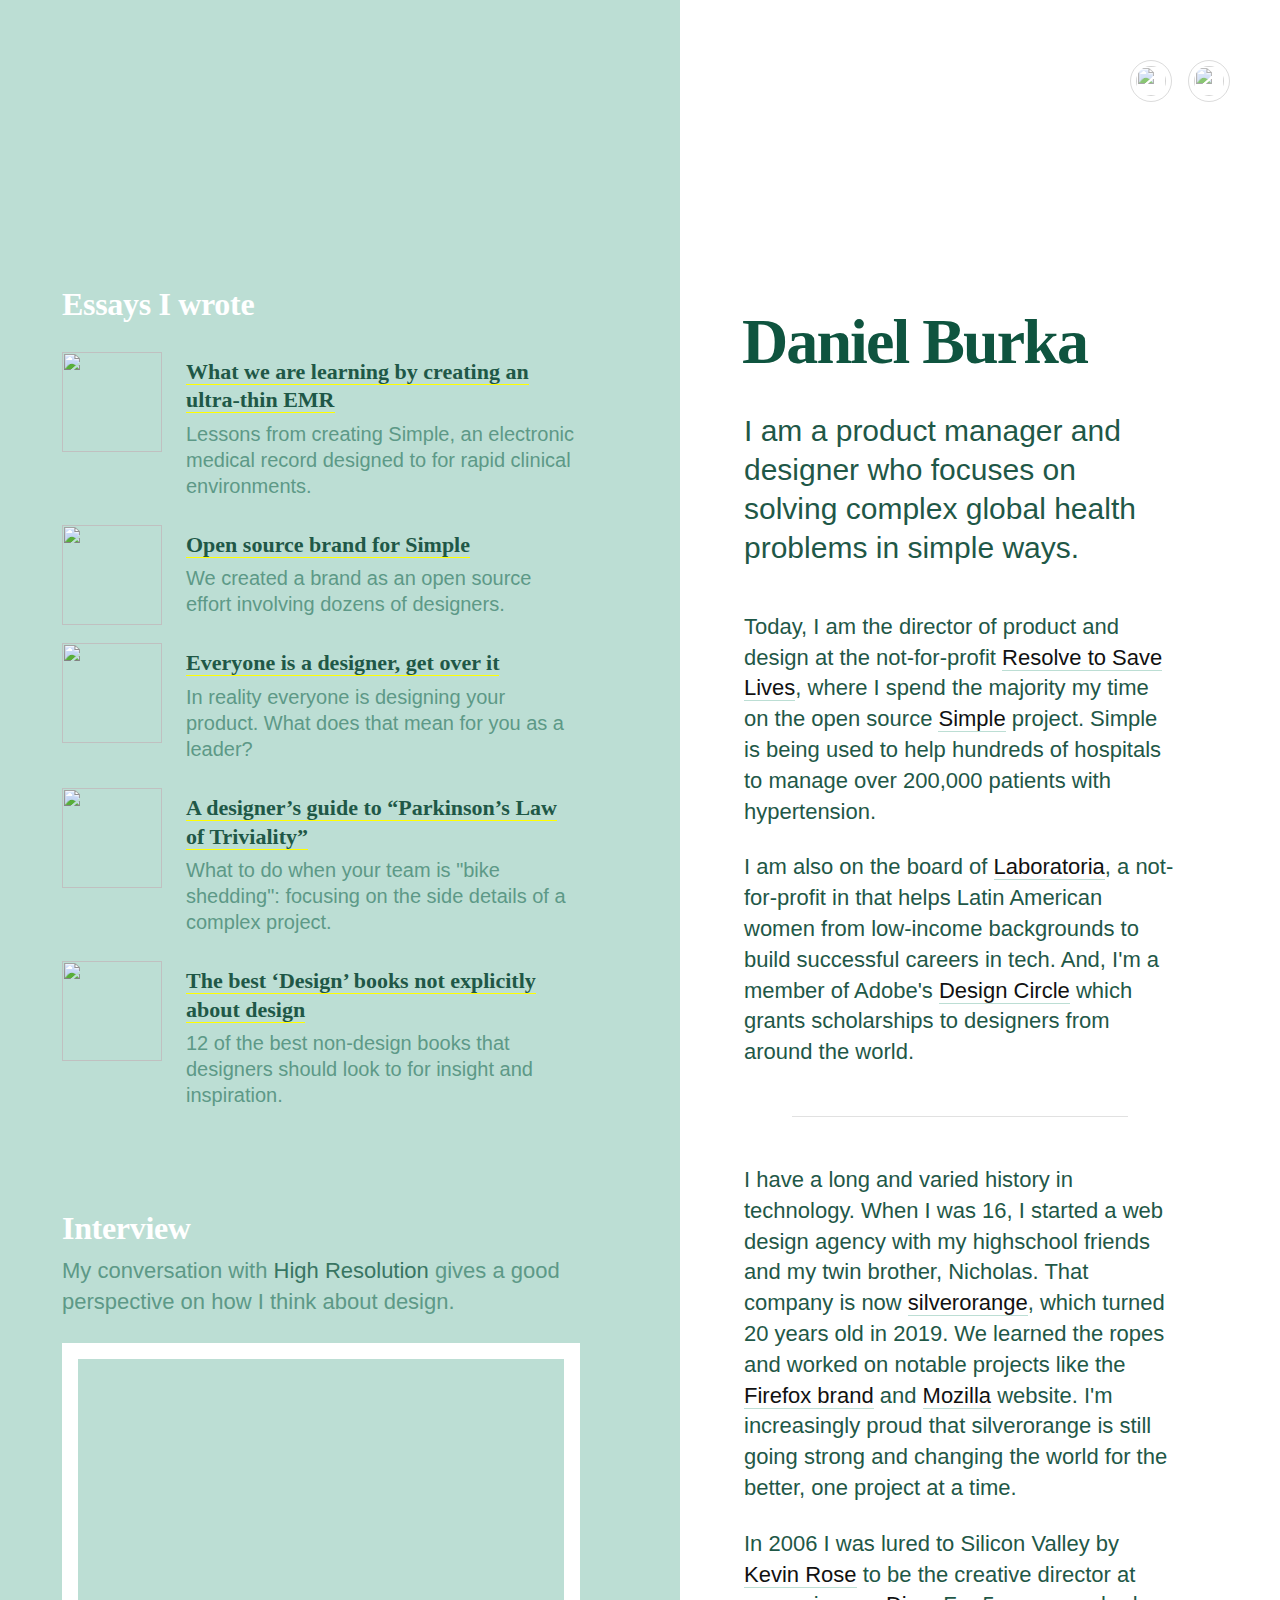
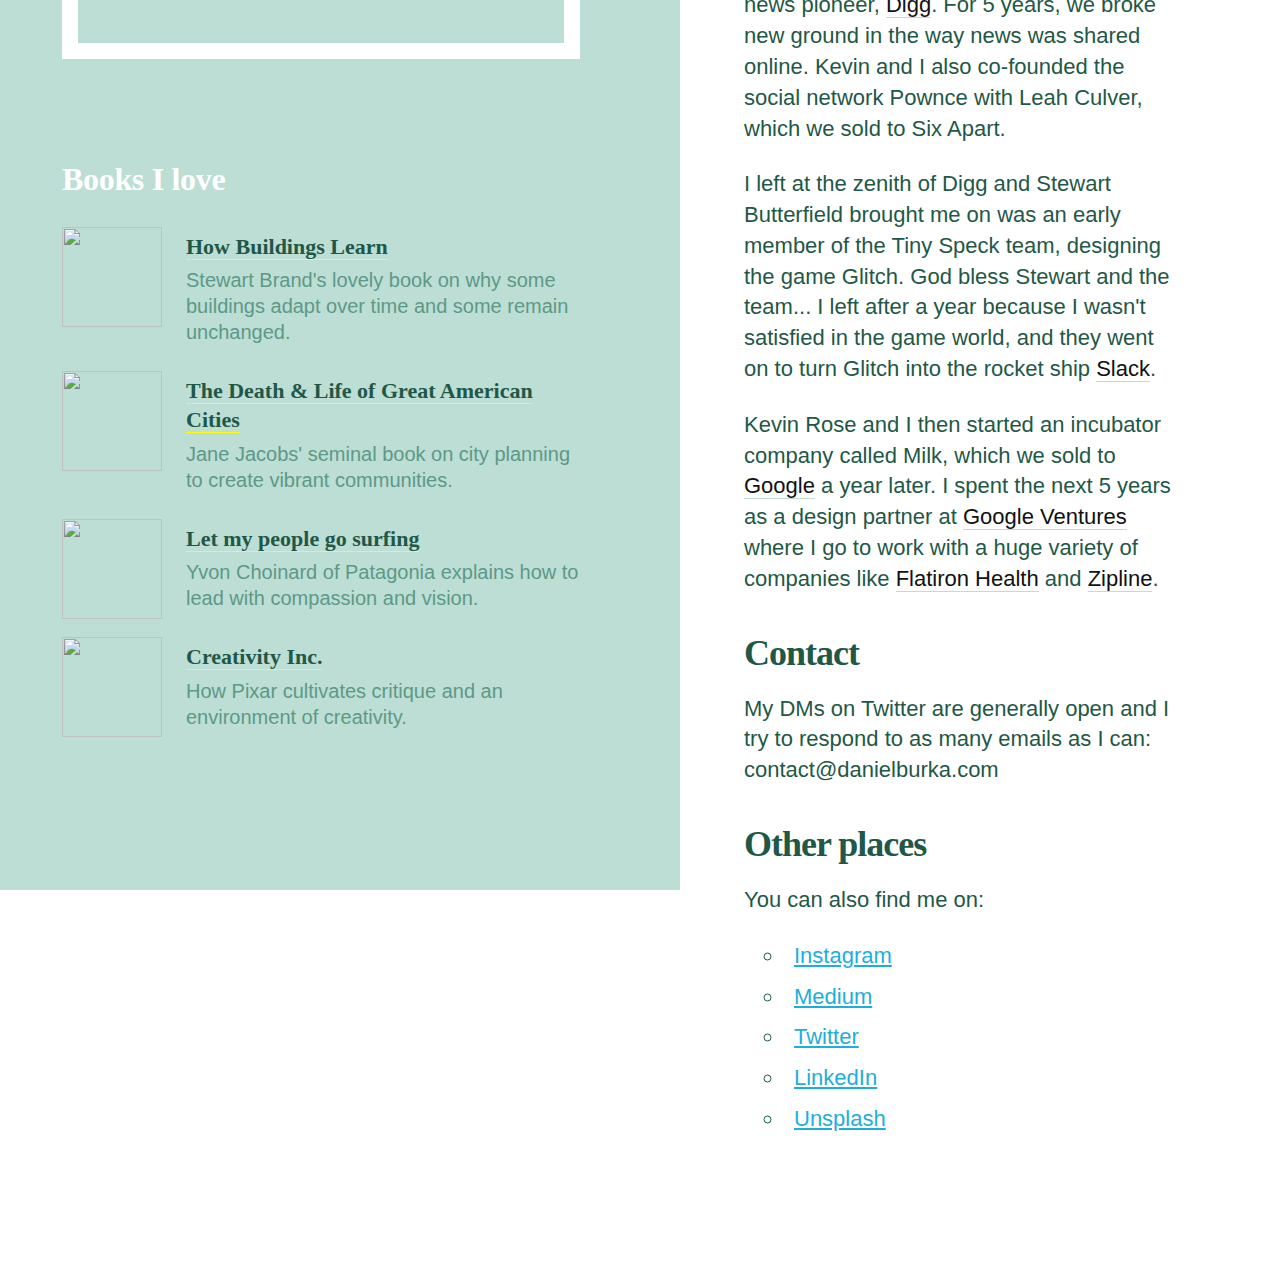
==== hi/index.html @ bc37e19b "Site updated to b086e2a" ====
<!doctype html>
<html>
<head>
  <!-- Google Analytics
  –––––––––––––––––––––––––––––––––––––––––––––––––– -->

  <!-- Basic Page Needs
  –––––––––––––––––––––––––––––––––––––––––––––––––– -->
  <meta charset="utf-8">
  <!-- Use the title from a page's frontmatter if it has one -->
  <title>Daniel Burka</title>
  <meta name="description" content="Daniel Burka is...">
  <meta name="author" content="Daniel Burka">

  <!-- Browser/Mobile Specific Metas
  –––––––––––––––––––––––––––––––––––––––––––––––––– -->
  <meta http-equiv="x-ua-compatible" content="ie=edge">
  <meta name="viewport" content="width=device-width, initial-scale=1">

  <!-- Open Graph Metas
  –––––––––––––––––––––––––––––––––––––––––––––––––– -->
  <meta property="og:url"                content="http://www.danielburka.com" />
  <meta property="og:type"               content="article" />
  <meta property="og:title"              content="Daniel Burka" />
  <meta property="og:description"        content="Daniel Burka is..." />
  <meta property="og:image"              content="https://danielburka.com/images/danielburka.jpg" />

  <!-- CSS
  –––––––––––––––––––––––––––––––––––––––––––––––––– -->
  <link href="../stylesheets/site.css" rel="stylesheet" />

  <!-- FONT
  –––––––––––––––––––––––––––––––––––––––––––––––––– -->
  
  <!-- JS
  –––––––––––––––––––––––––––––––––––––––––––––––––– -->
  <!-- <script src="../javascripts/site.js"></script> -->

  <!-- Favicon
  –––––––––––––––––––––––––––––––––––––––––––––––––– -->
  <link rel="icon" type="image/png" href="../images/favicon.png">

</head>
<body>
<div class="wrapper">
    <div class="half">
        <div class="contents">
            <h1>Daniel Burka</h1>
            
            <p class="intro">I am a product manager and designer who focuses on solving complex global health problems in simple ways.</p>
            
            <p>Today, I am the director of product and design at the not-for-profit <a href="http://resolvetosavelives.org">Resolve to Save Lives</a>, where I spend the majority my time on the open source <a href="http://simple.org">Simple</a> project. Simple is being used to help hundreds of hospitals to manage over 200,000 patients with hypertension.</p>
            
            <p>I am also on the board of <a href="https://www.laboratoria.la/en">Laboratoria</a>, a not-for-profit in that helps Latin American women from low-income backgrounds to build successful careers in tech. And, I'm a member of Adobe's <a href="https://xd.adobe.com/ideas/design-circle/">Design Circle</a> which grants scholarships to designers from around the world.</p>
            
            <hr>
            
            <p>I have a long and varied history in technology. When I was 16, I started a web design agency with my highschool friends and my twin brother, Nicholas. That company is now <a href="http://">silverorange</a>, which turned 20 years old in 2019. We learned the ropes and worked on notable projects like the <a href="https://hicksdesign.co.uk/journal/branding-firefox">Firefox brand</a> and <a href="http://mozilla.org">Mozilla</a> website. I'm increasingly proud that silverorange is still going strong and changing the world for the better, one project at a time.</p>

            <p>In 2006 I was lured to Silicon Valley by <a href="http://kevinrose.com">Kevin Rose</a> to be the creative director at news pioneer, <a href="http://digg.com">Digg</a>. For 5 years, we broke new ground in the way news was shared online. Kevin and I also co-founded the social network Pownce with Leah Culver, which we sold to Six Apart.</p>
            
            <p>I left at the zenith of Digg and Stewart Butterfield brought me on was an early member of the Tiny Speck team, designing the game Glitch. God bless Stewart and the team... I left after a year because I wasn't satisfied in the game world, and they went on to turn Glitch into the rocket ship <a href="http://slack.com">Slack</a>.</p>
            
            <p>Kevin Rose and I then started an incubator company called Milk, which we sold to <a href="http://google.com">Google</a> a year later. I spent the next 5 years as a design partner at <a href="http://gv.com">Google Ventures</a> where I go to work with a huge variety of companies like <a href="http://flatiron.com">Flatiron Health</a> and <a href="http://zipline.com">Zipline</a>.</p>
            
            <h2>Contact</h2>
            <p>My DMs on Twitter are generally open and I try to respond to as many emails as I can: contact@danielburka.com</p>
            
            <h2>Other places</h2>
            <p>You can also find me on:</p>
            <ul>
                <li><a href="http://instagram.com/dburka">Instagram</a></li>
                <li><a href="http://instagram.com/dburka">Medium</a></li>
                <li><a href="http://instagram.com/dburka">Twitter</a></li>
                <li><a href="http://instagram.com/dburka">LinkedIn</a></li>
                <li><a href="http://instagram.com/dburka">Unsplash</a></li>
            </ul>
            
            <footer><a href="mailto:contact@danielburka.com"><img src="../images/email.png"></a> <a href="https://www.linkedin.com/in/dburka/"><img src="../images/linkedin.png"></a></footer>
        </div>
    </div>
    <div class="feature">
        <div class="feature-contents">
            <h3>Essays I wrote</h3>
            <div class="reading">
                <a href="https://medium.com/simple-dot-org/what-we-are-learning-by-creating-an-ultra-thin-emr-d178e6bbdbd4">
                    <img src="../images/reading-emr.jpg">
                    <strong>What we are learning by creating an ultra-thin EMR</strong>
                    <span>Lessons from creating Simple, an electronic medical record designed to for rapid clinical environments.</span>
                </a>
            </div>
            <div class="reading">
                <a href="https://medium.com/simple-dot-org/open-source-brand-design-for-simple-474f03a7fc15">
                    <img src="../images/reading-simple-brand.jpg">
                    <strong>Open source brand for Simple</strong>
                    <span>We created a brand as an open source effort involving dozens of designers.</span>
                </a>
            </div>

            <div class="reading">
                <a href="https://library.gv.com/everyone-is-a-designer-get-over-it-501cc9a2f434?source=friends_link&sk=e4725d6d0e20da6e436920803e6ce214">
                    <img src="../images/reading-everyone.jpg">
                    <strong>Everyone is a designer, get over it</strong>
                    <span>In reality everyone is designing your product. What does that mean for you as a leader?</span>
                </a>
            </div>
            
            <div class="reading">
                <a href="https://library.gv.com/a-designers-guide-to-parkinson-s-law-of-triviality-86484cb79526?source=friends_link&sk=04ee8b56d7b4cb466e88f0e4a78e2c65">
                    <img src="../images/reading-parkinsons.jpg">
                    <strong>A designer’s guide to &ldquo;Parkinson’s Law of Triviality&rdquo;</strong>
                    <span>What to do when your team is "bike shedding": focusing on the side details of a complex project.</span>
                </a>
            </div>
            
            <div class="reading">
                <a href="https://medium.com/google-design/the-best-design-books-that-arent-explicitly-about-design-74fc96ce115e?source=friends_link&sk=406a8a8231e8090c2299e75dc10a70c0">
                    <img src="../images/reading-books.jpg">
                    <strong>The best ‘Design’ books not explicitly about design</strong>
                    <span>12 of the best non-design books that designers should look to for insight and inspiration.</span>
                </a>
            </div>
            
            <h3>Interview</h3>
            <p>My conversation with <a href="https://www.highresolution.design/">High Resolution</a> gives a good perspective on how I think about design.</p>
            <div class="videoWrapper">
            <iframe style="width: 100%;" src="https://www.youtube.com/embed/TeE6Tx_nO94" frameborder="0" allow="accelerometer; autoplay; encrypted-media; gyroscope; picture-in-picture" allowfullscreen></iframe>
            </div>
            
            <h3>Books I love</h3>
            
            <div class="reading">
                <a href="https://en.wikipedia.org/wiki/How_Buildings_Learn">
                    <img src="../images/reading-buildings.jpg">
                    <strong>How Buildings Learn</strong>
                    <span>Stewart Brand's lovely book on why some buildings adapt over time and some remain unchanged.</span>
                </a>
            </div>
            
            <div class="reading">
                <a href="https://en.wikipedia.org/wiki/The_Death_and_Life_of_Great_American_Cities">
                    <img src="../images/reading-cities.jpg">
                    <strong>The Death &amp; Life of Great American Cities</strong>
                    <span>Jane Jacobs' seminal book on city planning to create vibrant communities.</span>
                </a>
            </div>
            
            <div class="reading">
                <a href="https://www.patagonia.com/product/let-my-people-go-surfing-revised-paperback-book/BK067.html">
                    <img src="../images/reading-surfing.jpg">
                    <strong>Let my people go surfing</strong>
                    <span>Yvon Choinard of Patagonia explains how to lead with compassion and vision.</span>
                </a>
            </div>
            
            <div class="reading">
                <a href="http://www.creativityincbook.com/about/">
                    <img src="../images/reading-creativity.jpg">
                    <strong>Creativity Inc.</strong>
                    <span>How Pixar cultivates critique and an environment of creativity.</span>
                </a>
            </div>
        </div>
    </div>
</div>
</body>
</html>
---- stylesheets/site.css ----
@charset "UTF-8";
/*! normalize.css v3.0.2 | MIT License | git.io/normalize */
/**
 * 1. Set default font family to sans-serif.
 * 2. Prevent iOS text size adjust after orientation change, without disabling
 *    user zoom.
 */
html {
  font-family: sans-serif;
  /* 1 */
  -ms-text-size-adjust: 100%;
  /* 2 */
  -webkit-text-size-adjust: 100%;
  /* 2 */ }

/**
 * Remove default margin.
 */
body {
  margin: 0; }

/* HTML5 display definitions
   ========================================================================== */
/**
 * Correct `block` display not defined for any HTML5 element in IE 8/9.
 * Correct `block` display not defined for `details` or `summary` in IE 10/11
 * and Firefox.
 * Correct `block` display not defined for `main` in IE 11.
 */
article,
aside,
details,
figcaption,
figure,
footer,
header,
hgroup,
main,
menu,
nav,
section,
summary {
  display: block; }

/**
 * 1. Correct `inline-block` display not defined in IE 8/9.
 * 2. Normalize vertical alignment of `progress` in Chrome, Firefox, and Opera.
 */
audio,
canvas,
progress,
video {
  display: inline-block;
  /* 1 */
  vertical-align: baseline;
  /* 2 */ }

/**
 * Prevent modern browsers from displaying `audio` without controls.
 * Remove excess height in iOS 5 devices.
 */
audio:not([controls]) {
  display: none;
  height: 0; }

/**
 * Address `[hidden]` styling not present in IE 8/9/10.
 * Hide the `template` element in IE 8/9/11, Safari, and Firefox < 22.
 */
[hidden],
template {
  display: none; }

/* Links
   ========================================================================== */
/**
 * Remove the gray background color from active links in IE 10.
 */
a {
  background-color: transparent; }

/**
 * Improve readability when focused and also mouse hovered in all browsers.
 */
a:active,
a:hover {
  outline: 0; }

/* Text-level semantics
   ========================================================================== */
/**
 * Address styling not present in IE 8/9/10/11, Safari, and Chrome.
 */
abbr[title] {
  border-bottom: 1px dotted; }

/**
 * Address style set to `bolder` in Firefox 4+, Safari, and Chrome.
 */
b,
strong {
  font-weight: bold; }

/**
 * Address styling not present in Safari and Chrome.
 */
dfn {
  font-style: italic; }

/**
 * Address variable `h1` font-size and margin within `section` and `article`
 * contexts in Firefox 4+, Safari, and Chrome.
 */
h1 {
  font-size: 2em;
  margin: 0.67em 0; }

/**
 * Address styling not present in IE 8/9.
 */
mark {
  background: #ff0;
  color: #000; }

/**
 * Address inconsistent and variable font size in all browsers.
 */
small {
  font-size: 80%; }

/**
 * Prevent `sub` and `sup` affecting `line-height` in all browsers.
 */
sub,
sup {
  font-size: 75%;
  line-height: 0;
  position: relative;
  vertical-align: baseline; }

sup {
  top: -0.5em; }

sub {
  bottom: -0.25em; }

/* Embedded content
   ========================================================================== */
/**
 * Remove border when inside `a` element in IE 8/9/10.
 */
img {
  border: 0; }

/**
 * Correct overflow not hidden in IE 9/10/11.
 */
svg:not(:root) {
  overflow: hidden; }

/* Grouping content
   ========================================================================== */
/**
 * Address margin not present in IE 8/9 and Safari.
 */
figure {
  margin: 1em 40px; }

/**
 * Address differences between Firefox and other browsers.
 */
hr {
  -webkit-box-sizing: content-box;
          box-sizing: content-box;
  height: 0; }

/**
 * Contain overflow in all browsers.
 */
pre {
  overflow: auto; }

/**
 * Address odd `em`-unit font size rendering in all browsers.
 */
code,
kbd,
pre,
samp {
  font-family: monospace, monospace;
  font-size: 1em; }

/* Forms
   ========================================================================== */
/**
 * Known limitation: by default, Chrome and Safari on OS X allow very limited
 * styling of `select`, unless a `border` property is set.
 */
/**
 * 1. Correct color not being inherited.
 *    Known issue: affects color of disabled elements.
 * 2. Correct font properties not being inherited.
 * 3. Address margins set differently in Firefox 4+, Safari, and Chrome.
 */
button,
input,
optgroup,
select,
textarea {
  color: inherit;
  /* 1 */
  font: inherit;
  /* 2 */
  margin: 0;
  /* 3 */ }

/**
 * Address `overflow` set to `hidden` in IE 8/9/10/11.
 */
button {
  overflow: visible; }

/**
 * Address inconsistent `text-transform` inheritance for `button` and `select`.
 * All other form control elements do not inherit `text-transform` values.
 * Correct `button` style inheritance in Firefox, IE 8/9/10/11, and Opera.
 * Correct `select` style inheritance in Firefox.
 */
button,
select {
  text-transform: none; }

/**
 * 1. Avoid the WebKit bug in Android 4.0.* where (2) destroys native `audio`
 *    and `video` controls.
 * 2. Correct inability to style clickable `input` types in iOS.
 * 3. Improve usability and consistency of cursor style between image-type
 *    `input` and others.
 */
button,
html input[type="button"],
input[type="reset"],
input[type="submit"] {
  -webkit-appearance: button;
  /* 2 */
  cursor: pointer;
  /* 3 */ }

/**
 * Re-set default cursor for disabled elements.
 */
button[disabled],
html input[disabled] {
  cursor: default; }

/**
 * Remove inner padding and border in Firefox 4+.
 */
button::-moz-focus-inner,
input::-moz-focus-inner {
  border: 0;
  padding: 0; }

/**
 * Address Firefox 4+ setting `line-height` on `input` using `!important` in
 * the UA stylesheet.
 */
input {
  line-height: normal; }

/**
 * It's recommended that you don't attempt to style these elements.
 * Firefox's implementation doesn't respect box-sizing, padding, or width.
 *
 * 1. Address box sizing set to `content-box` in IE 8/9/10.
 * 2. Remove excess padding in IE 8/9/10.
 */
input[type="checkbox"],
input[type="radio"] {
  -webkit-box-sizing: border-box;
          box-sizing: border-box;
  /* 1 */
  padding: 0;
  /* 2 */ }

/**
 * Fix the cursor style for Chrome's increment/decrement buttons. For certain
 * `font-size` values of the `input`, it causes the cursor style of the
 * decrement button to change from `default` to `text`.
 */
input[type="number"]::-webkit-inner-spin-button,
input[type="number"]::-webkit-outer-spin-button {
  height: auto; }

/**
 * 1. Address `appearance` set to `searchfield` in Safari and Chrome.
 * 2. Address `box-sizing` set to `border-box` in Safari and Chrome
 *    (include `-moz` to future-proof).
 */
input[type="search"] {
  -webkit-appearance: textfield;
  /* 1 */
  -webkit-box-sizing: content-box;
  /* 2 */
  box-sizing: content-box; }

/**
 * Remove inner padding and search cancel button in Safari and Chrome on OS X.
 * Safari (but not Chrome) clips the cancel button when the search input has
 * padding (and `textfield` appearance).
 */
input[type="search"]::-webkit-search-cancel-button,
input[type="search"]::-webkit-search-decoration {
  -webkit-appearance: none; }

/**
 * Define consistent border, margin, and padding.
 */
fieldset {
  border: 1px solid #c0c0c0;
  margin: 0 2px;
  padding: 0.35em 0.625em 0.75em; }

/**
 * 1. Correct `color` not being inherited in IE 8/9/10/11.
 * 2. Remove padding so people aren't caught out if they zero out fieldsets.
 */
legend {
  border: 0;
  /* 1 */
  padding: 0;
  /* 2 */ }

/**
 * Remove default vertical scrollbar in IE 8/9/10/11.
 */
textarea {
  overflow: auto; }

/**
 * Don't inherit the `font-weight` (applied by a rule above).
 * NOTE: the default cannot safely be changed in Chrome and Safari on OS X.
 */
optgroup {
  font-weight: bold; }

/* Tables
   ========================================================================== */
/**
 * Remove most spacing between table cells.
 */
table {
  border-collapse: collapse;
  border-spacing: 0; }

td,
th {
  padding: 0; }

/*
* Skeleton V2.0.4
* Copyright 2014, Dave Gamache
* www.getskeleton.com
* Free to use under the MIT license.
* http://www.opensource.org/licenses/mit-license.php
* 12/29/2014
*/
/* Table of contents
––––––––––––––––––––––––––––––––––––––––––––––––––
- Grid
- Base Styles
- Typography
- Links
- Buttons
- Forms
- Lists
- Code
- Tables
- Spacing
- Utilities
- Clearing
- Media Queries
*/
/* Grid
–––––––––––––––––––––––––––––––––––––––––––––––––– */
.container {
  position: relative;
  width: 100%;
  max-width: 960px;
  margin: 0 auto;
  padding: 0 20px;
  -webkit-box-sizing: border-box;
          box-sizing: border-box; }

.column,
.columns {
  width: 100%;
  float: left;
  -webkit-box-sizing: border-box;
          box-sizing: border-box; }

/* For devices larger than 400px */
@media (min-width: 400px) {
  .container {
    width: 85%;
    padding: 0; } }
/* For devices larger than 550px */
@media (min-width: 550px) {
  .container {
    width: 80%; }

  .column,
  .columns {
    margin-left: 4%; }

  .column:first-child,
  .columns:first-child {
    margin-left: 0; }

  .one.column,
  .one.columns {
    width: 4.66666666667%; }

  .two.columns {
    width: 13.3333333333%; }

  .three.columns {
    width: 22%; }

  .four.columns {
    width: 30.6666666667%; }

  .five.columns {
    width: 39.3333333333%; }

  .six.columns {
    width: 48%; }

  .seven.columns {
    width: 56.6666666667%; }

  .eight.columns {
    width: 65.3333333333%; }

  .nine.columns {
    width: 74.0%; }

  .ten.columns {
    width: 82.6666666667%; }

  .eleven.columns {
    width: 91.3333333333%; }

  .twelve.columns {
    width: 100%;
    margin-left: 0; }

  .one-third.column {
    width: 30.6666666667%; }

  .two-thirds.column {
    width: 65.3333333333%; }

  .one-half.column {
    width: 48%; }

  /* Offsets */
  .offset-by-one.column,
  .offset-by-one.columns {
    margin-left: 8.66666666667%; }

  .offset-by-two.column,
  .offset-by-two.columns {
    margin-left: 17.3333333333%; }

  .offset-by-three.column,
  .offset-by-three.columns {
    margin-left: 26%; }

  .offset-by-four.column,
  .offset-by-four.columns {
    margin-left: 34.6666666667%; }

  .offset-by-five.column,
  .offset-by-five.columns {
    margin-left: 43.3333333333%; }

  .offset-by-six.column,
  .offset-by-six.columns {
    margin-left: 52%; }

  .offset-by-seven.column,
  .offset-by-seven.columns {
    margin-left: 60.6666666667%; }

  .offset-by-eight.column,
  .offset-by-eight.columns {
    margin-left: 69.3333333333%; }

  .offset-by-nine.column,
  .offset-by-nine.columns {
    margin-left: 78.0%; }

  .offset-by-ten.column,
  .offset-by-ten.columns {
    margin-left: 86.6666666667%; }

  .offset-by-eleven.column,
  .offset-by-eleven.columns {
    margin-left: 95.3333333333%; }

  .offset-by-one-third.column,
  .offset-by-one-third.columns {
    margin-left: 34.6666666667%; }

  .offset-by-two-thirds.column,
  .offset-by-two-thirds.columns {
    margin-left: 69.3333333333%; }

  .offset-by-one-half.column,
  .offset-by-one-half.columns {
    margin-left: 52%; } }
/* Base Styles
–––––––––––––––––––––––––––––––––––––––––––––––––– */
/* NOTE
html is set to 62.5% so that all the REM measurements throughout Skeleton
are based on 10px sizing. So basically 1.5rem = 15px :) */
html {
  font-size: 62.5%; }

body {
  font-size: 1.5em;
  /* currently ems cause chrome bug misinterpreting rems on body element */
  line-height: 1.6;
  font-weight: 200;
  font-family: "Metropolis", "Helvetica Neue", Helvetica, Arial, sans-serif;
  color: #222; }

/* Typography
–––––––––––––––––––––––––––––––––––––––––––––––––– */
h1, h2, h3, h4, h5, h6 {
  margin-top: 0;
  margin-bottom: 2rem;
  font-weight: 300; }

h1 {
  font-size: 4.0rem;
  line-height: 1.2;
  letter-spacing: -.1rem; }

h2 {
  font-size: 3.6rem;
  line-height: 1.25;
  letter-spacing: -.1rem; }

h3 {
  font-size: 3.0rem;
  line-height: 1.3;
  letter-spacing: -.1rem; }

h4 {
  font-size: 2.4rem;
  line-height: 1.35;
  letter-spacing: -.08rem; }

h5 {
  font-size: 1.8rem;
  line-height: 1.5;
  letter-spacing: -.05rem; }

h6 {
  font-size: 1.5rem;
  line-height: 1.6;
  letter-spacing: 0; }

/* Larger than phablet */
@media (min-width: 550px) {
  h1 {
    font-size: 5.0rem; }

  h2 {
    font-size: 4.2rem; }

  h3 {
    font-size: 3.6rem; }

  h4 {
    font-size: 3.0rem; }

  h5 {
    font-size: 2.4rem; }

  h6 {
    font-size: 1.5rem; } }
p {
  margin-top: 0; }

/* Links
–––––––––––––––––––––––––––––––––––––––––––––––––– */
a {
  color: #1EAEDB; }

a:hover {
  color: #0FA0CE; }

/* Buttons
–––––––––––––––––––––––––––––––––––––––––––––––––– */
.button,
button,
input[type="submit"],
input[type="reset"],
input[type="button"] {
  display: inline-block;
  height: 38px;
  padding: 0 30px;
  color: #555;
  text-align: center;
  font-size: 11px;
  font-weight: 600;
  line-height: 38px;
  letter-spacing: .1rem;
  text-transform: uppercase;
  text-decoration: none;
  white-space: nowrap;
  background-color: transparent;
  border-radius: 4px;
  border: 1px solid #bbb;
  cursor: pointer;
  -webkit-box-sizing: border-box;
          box-sizing: border-box; }

.button:hover,
button:hover,
input[type="submit"]:hover,
input[type="reset"]:hover,
input[type="button"]:hover,
.button:focus,
button:focus,
input[type="submit"]:focus,
input[type="reset"]:focus,
input[type="button"]:focus {
  color: #333;
  border-color: #888;
  outline: 0; }

.button.button-primary,
button.button-primary,
input[type="submit"].button-primary,
input[type="reset"].button-primary,
input[type="button"].button-primary {
  color: #FFF;
  background-color: #33C3F0;
  border-color: #33C3F0; }

.button.button-primary:hover,
button.button-primary:hover,
input[type="submit"].button-primary:hover,
input[type="reset"].button-primary:hover,
input[type="button"].button-primary:hover,
.button.button-primary:focus,
button.button-primary:focus,
input[type="submit"].button-primary:focus,
input[type="reset"].button-primary:focus,
input[type="button"].button-primary:focus {
  color: #FFF;
  background-color: #1EAEDB;
  border-color: #1EAEDB; }

/* Forms
–––––––––––––––––––––––––––––––––––––––––––––––––– */
input[type="email"],
input[type="number"],
input[type="search"],
input[type="text"],
input[type="tel"],
input[type="url"],
input[type="password"],
textarea,
select {
  height: 38px;
  padding: 6px 10px;
  /* The 6px vertically centers text on FF, ignored by Webkit */
  background-color: #fff;
  border: 1px solid #D1D1D1;
  border-radius: 4px;
  -webkit-box-shadow: none;
          box-shadow: none;
  -webkit-box-sizing: border-box;
          box-sizing: border-box; }

/* Removes awkward default styles on some inputs for iOS */
input[type="email"],
input[type="number"],
input[type="search"],
input[type="text"],
input[type="tel"],
input[type="url"],
input[type="password"],
textarea {
  -webkit-appearance: none;
  -moz-appearance: none;
  appearance: none; }

textarea {
  min-height: 65px;
  padding-top: 6px;
  padding-bottom: 6px; }

input[type="email"]:focus,
input[type="number"]:focus,
input[type="search"]:focus,
input[type="text"]:focus,
input[type="tel"]:focus,
input[type="url"]:focus,
input[type="password"]:focus,
textarea:focus,
select:focus {
  border: 1px solid #33C3F0;
  outline: 0; }

label,
legend {
  display: block;
  margin-bottom: .5rem;
  font-weight: 600; }

fieldset {
  padding: 0;
  border-width: 0; }

input[type="checkbox"],
input[type="radio"] {
  display: inline; }

label > .label-body {
  display: inline-block;
  margin-left: .5rem;
  font-weight: normal; }

/* Lists
–––––––––––––––––––––––––––––––––––––––––––––––––– */
ul {
  list-style: circle; }

li {
  margin: 0 0 1rem 0;
  padding: 0 0 0 10px; }

/* Code
–––––––––––––––––––––––––––––––––––––––––––––––––– */
code {
  padding: .2rem .5rem;
  margin: 0 .2rem;
  font-size: 90%;
  white-space: nowrap;
  background: #F1F1F1;
  border: 1px solid #E1E1E1;
  border-radius: 4px; }

pre > code {
  display: block;
  padding: 1rem 1.5rem;
  white-space: pre; }

/* Tables
–––––––––––––––––––––––––––––––––––––––––––––––––– */
th,
td {
  padding: 12px 15px;
  text-align: left;
  border-bottom: 1px solid #E1E1E1; }

th:first-child,
td:first-child {
  padding-left: 0; }

th:last-child,
td:last-child {
  padding-right: 0; }

/* Spacing
–––––––––––––––––––––––––––––––––––––––––––––––––– */
button,
.button {
  margin-bottom: 1rem; }

input,
textarea,
select,
fieldset {
  margin-bottom: 1.5rem; }

pre,
blockquote,
dl,
figure,
table,
p,
ul,
ol,
form {
  margin-bottom: 2.5rem; }

/* Utilities
–––––––––––––––––––––––––––––––––––––––––––––––––– */
.u-full-width {
  width: 100%;
  -webkit-box-sizing: border-box;
          box-sizing: border-box; }

.u-max-full-width {
  max-width: 100%;
  -webkit-box-sizing: border-box;
          box-sizing: border-box; }

.u-pull-right {
  float: right; }

.u-pull-left {
  float: left; }

/* Misc
–––––––––––––––––––––––––––––––––––––––––––––––––– */
hr {
  margin-top: 3rem;
  margin-bottom: 3.5rem;
  border-width: 0;
  border-top: 1px solid #E1E1E1; }

/* Clearing
–––––––––––––––––––––––––––––––––––––––––––––––––– */
/* Self Clearing Goodness */
.container:after,
.row:after,
.u-cf {
  content: "";
  display: table;
  clear: both; }

/* Media Queries
–––––––––––––––––––––––––––––––––––––––––––––––––– */
/*
Note: The best way to structure the use of media queries is to create the queries
near the relevant code. For example, if you wanted to change the styles for buttons
on small devices, paste the mobile query code up in the buttons section and style it
there.
*/
/* Larger than mobile */
/* Larger than phablet (also point when grid becomes active) */
/* Larger than tablet */
/* Larger than desktop */
/* Larger than Desktop HD */
@font-face {
  font-family: AbhayaLibre;
  src: url(fonts/AbhayaLibre-Regular-webfont.woff);
  font-weight: 100; }
@font-face {
  font-family: AbhayaLibre;
  src: url(fonts/AbhayaLibre-SemiBold-webfont.woff);
  font-weight: 300; }
@font-face {
  font-family: National;
  src: url(fonts/National-Book.otf);
  font-weight: 300; }
@font-face {
  font-family: National;
  src: url(fonts/National-Semibold.otf);
  font-weight: 600; }
body {
  font-size: 20px;
  font-family: AbhayaLibre, Garamond, Georgia, sans-serif;
  color: #1F5847; }

p a,
p a:visited {
  color: #111;
  text-decoration: none;
  font-weight: 300;
  border-bottom: 1px solid #BCDED4;
  -webkit-transition: border-color 0.6s;
  transition: border-color 0.6s; }

p a:hover,
p a:active {
  border-color: rgba(0, 0, 0, 0.7);
  color: #000; }

h1 {
  font-size: 48px;
  font-family: National;
  font-weight: 600;
  letter-spacing: -0.03em;
  color: #0F543F; }

b.subtitle {
  color: #c82502;
  font-family: National;
  font-weight: 300; }

h2 {
  font-size: 36px;
  font-weight: 600;
  margin: 1em 0 0.5em 0;
  font-family: National; }

h3 {
  font-size: 24px;
  margin-bottom: 0.2em;
  font-weight: 600;
  margin-top: 2em;
  font-family: National; }

h4 {
  font-size: 14px;
  font-weight: 300;
  margin: 2em 0 0.5em 0;
  color: #999; }

p, li {
  margin-top: 0;
  line-height: 1.4;
  font-weight: 100; }

.intro {
  font-size: 24px;
  font-weight: 100;
  line-height: 1.2em;
  margin-top: 1em;
  margin-bottom: 1.5em;
  clear: left; }

.half {
  position: relative;
  left: 0;
  padding-top: 20px; }

.contents {
  padding: 20px; }

.small {
  font-size: 12px; }

footer {
  padding: 20px 0 40px 0; }

footer a img {
  width: 30px;
  height: 30px;
  opacity: 0.7;
  margin-right: 10px;
  -webkit-transition: opacity 1s, border-color 1s;
  transition: opacity 1s, border-color 1s;
  border: 1px solid rgba(0, 0, 0, 0.2);
  border-radius: 100px;
  padding: 5px; }

footer a:hover img {
  opacity: 1;
  border-color: #333; }

.features img {
  width: 90px;
  height: 90px;
  margin-right: 5px;
  border: 4px solid #fff; }

.feature {
  padding: 20px;
  background: #BCDED4; }
  .feature h3 {
    color: #fff; }
  .feature p {
    color: #5D9987; }
    .feature p a {
      color: #387562; }

.videoWrapper {
  position: relative;
  padding-bottom: 56.25%;
  /* 16:9 */
  padding-top: 25px;
  height: 0; }

.videoWrapper iframe {
  position: absolute;
  top: 0;
  left: 0;
  width: 100%;
  height: 100%;
  border: 16px solid #fff;
  -webkit-box-sizing: border-box;
          box-sizing: border-box; }

.reading {
  position: relative;
  padding-left: 124px;
  padding-top: 16px;
  margin: 16px 0;
  line-height: 1.3; }
  .reading a {
    text-decoration: none; }
  .reading a strong {
    font-weight: normal;
    font-family: National;
    font-weight: 600;
    color: #1F5847;
    border-bottom: 1px solid yellow; }
  .reading a span {
    color: #5D9987;
    font-size: 20px;
    display: block;
    line-height: 1.3;
    padding-top: 6px; }
  .reading img {
    position: absolute;
    left: 0;
    top: 10px;
    height: 100px;
    width: 100px; }

hr {
  margin: 48px; }

/* For devices larger than 550px */
@media (min-width: 880px) {
  body {
    font-size: 22px; }

  h1 {
    font-size: 64px;
    margin-top: 200px;
    margin-left: -2px; }

  .intro {
    font-size: 30px;
    padding-top: 0;
    line-height: 1.3; }

  .half {
    margin-left: 50%;
    padding: 64px;
    border-top: none; }

  .feature {
    position: absolute;
    top: 0;
    left: 0;
    width: 50%; }

  .feature-contents {
    padding: 164px 80px 124px 42px; }

  h3 {
    font-size: 32px;
    letter-spacing: -0.01em;
    padding-top: 36px; }

  nav {
    padding-top: 80px; }

  nav a.link,
  nav span {
    padding: 5px 10px 0 10px; }

  .contents {
    padding: 40px;
    max-width: 600px; }

  .languages {
    top: 10px;
    right: 10px;
    border: none;
    background: none; }

  .features img {
    width: 150px;
    height: 150px;
    margin: 20px 20px 0 0; }

  footer {
    position: absolute;
    top: 40px;
    right: 40px; } }
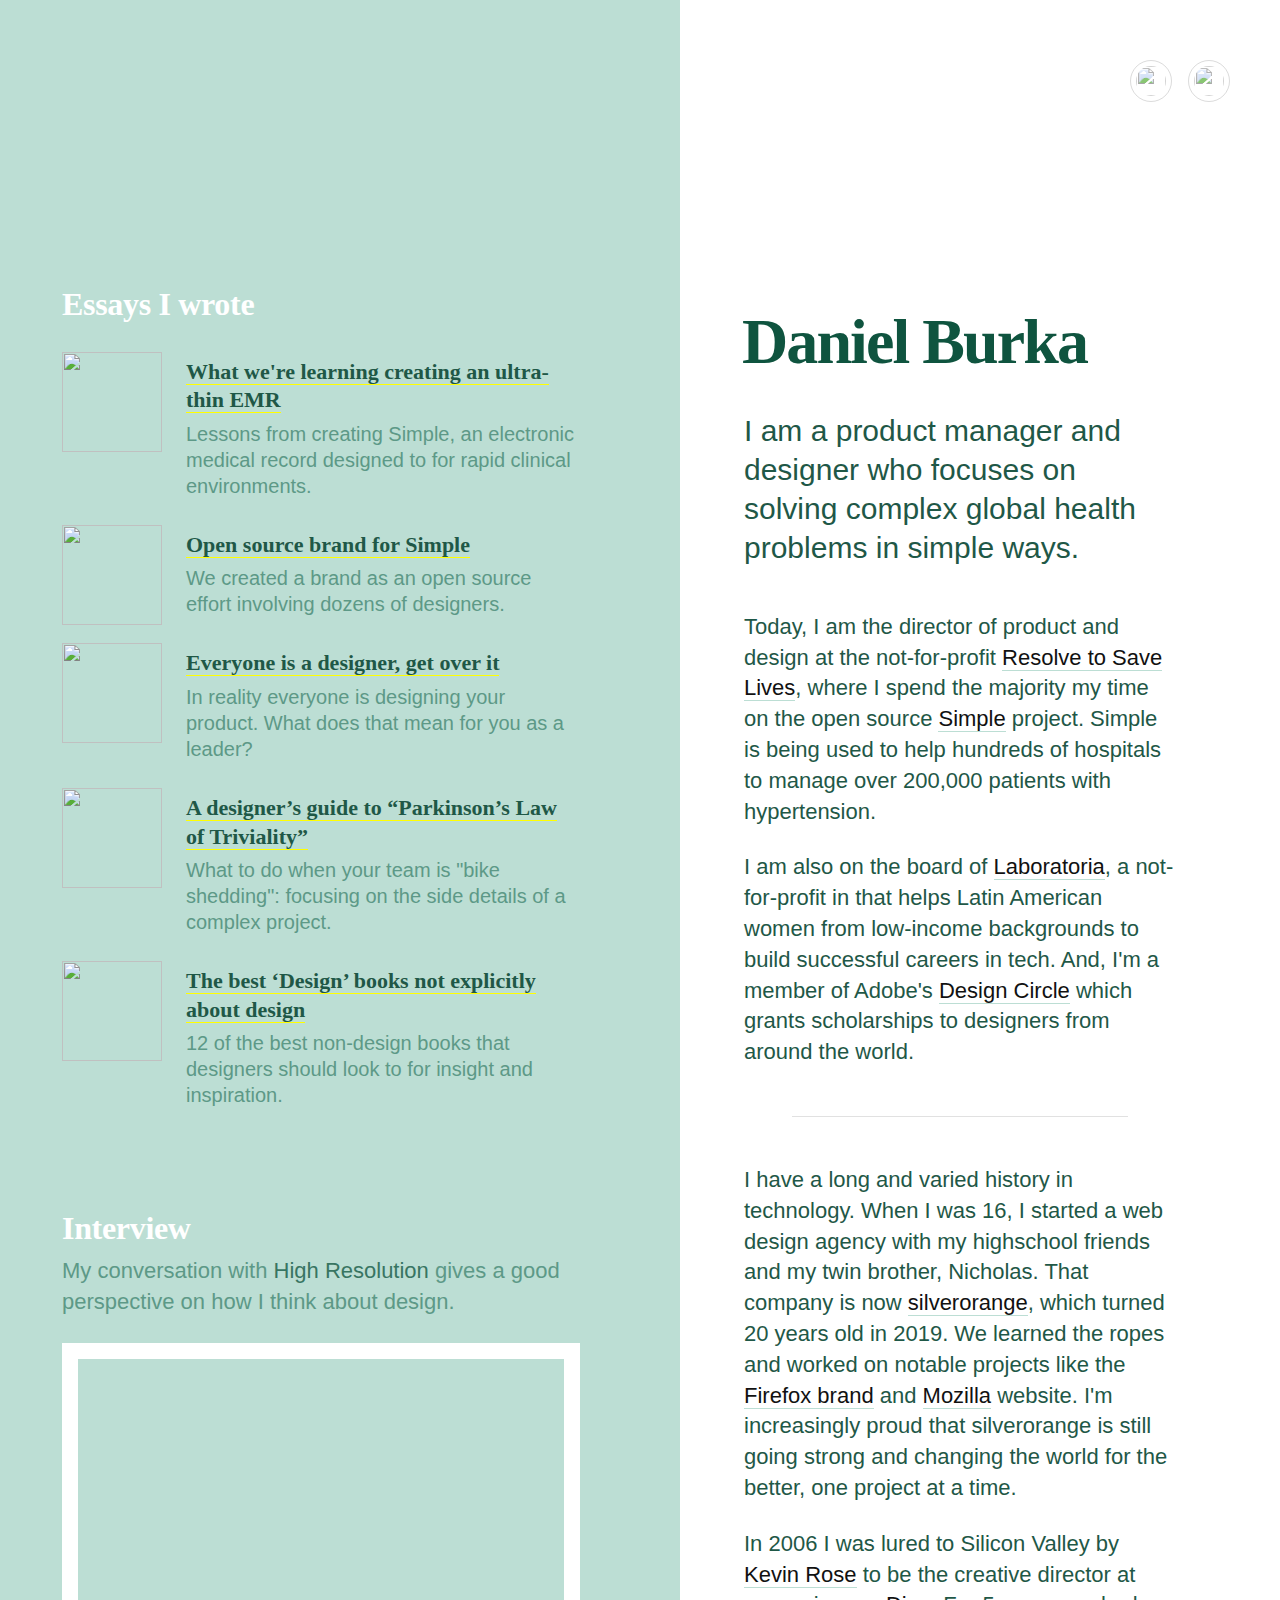
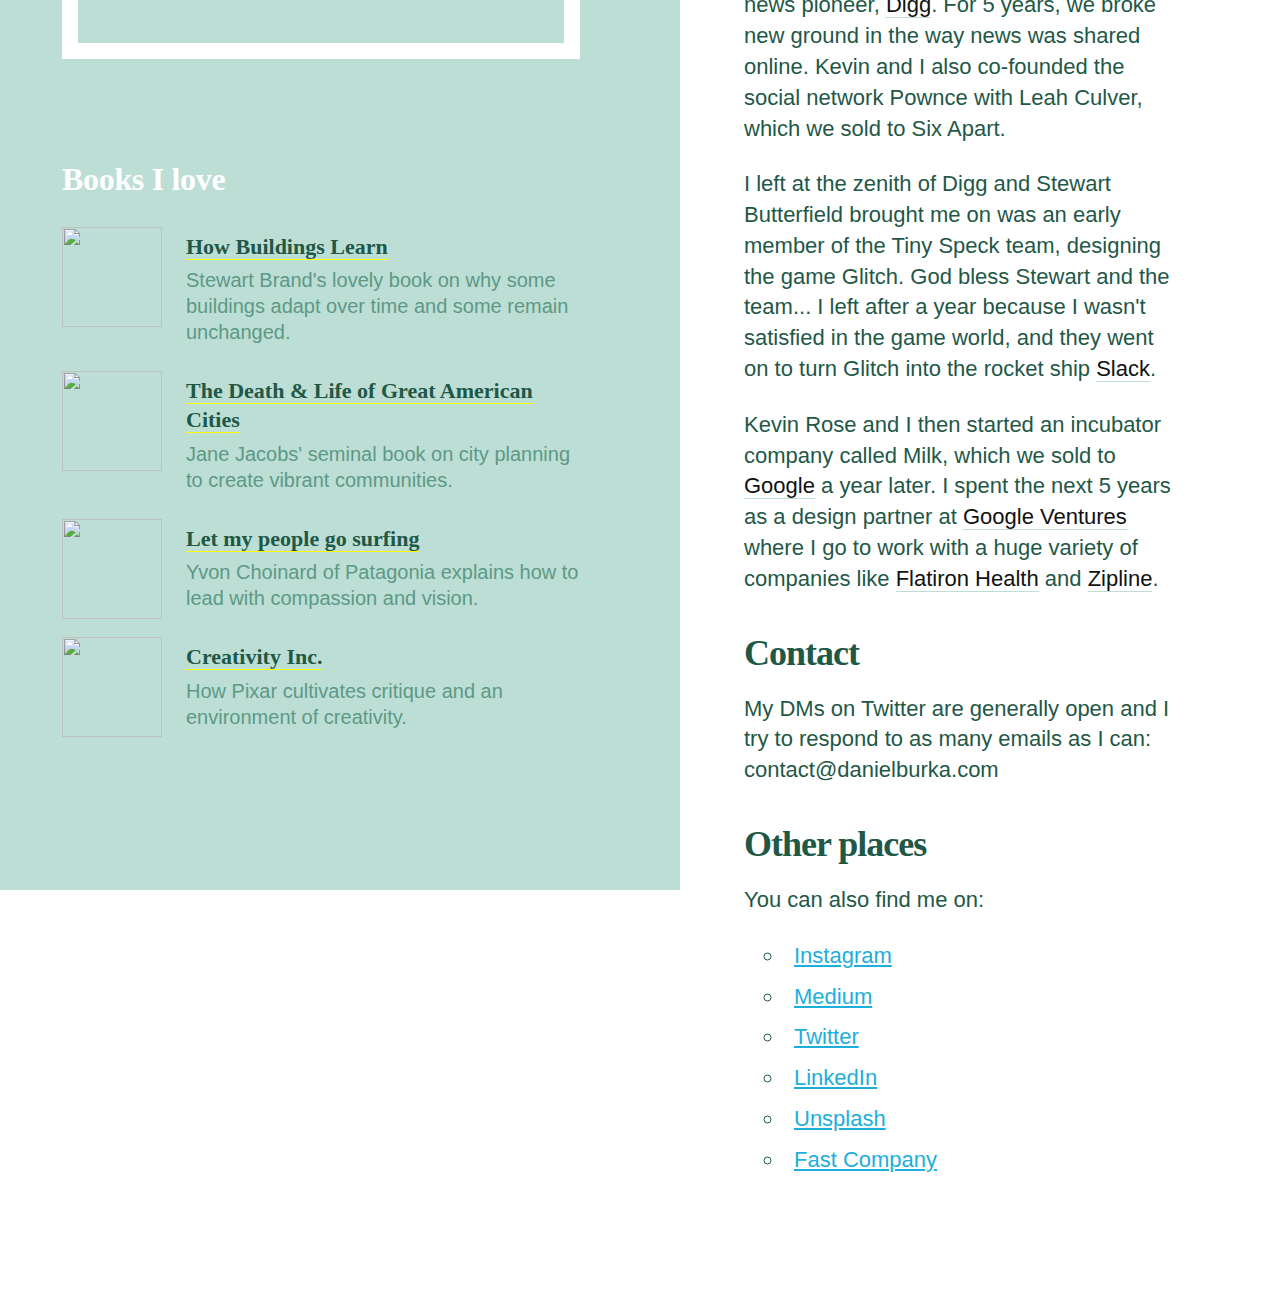
==== commit 16a7b733: "Site updated to 301be10" ====
--- a/hi/index.html
+++ b/hi/index.html
@@ -70,10 +70,11 @@
             <p>You can also find me on:</p>
             <ul>
                 <li><a href="http://instagram.com/dburka">Instagram</a></li>
-                <li><a href="http://instagram.com/dburka">Medium</a></li>
-                <li><a href="http://instagram.com/dburka">Twitter</a></li>
-                <li><a href="http://instagram.com/dburka">LinkedIn</a></li>
-                <li><a href="http://instagram.com/dburka">Unsplash</a></li>
+                <li><a href="http://medium.com/@dburka">Medium</a></li>
+                <li><a href="http://twitter.com/dburka">Twitter</a></li>
+                <li><a href="https://www.linkedin.com/in/dburka/">LinkedIn</a></li>
+                <li><a href="https://unsplash.com/@dburka">Unsplash</a></li>
+                <li><a href="https://www.fastcompany.com/user/daniel-burka">Fast Company</a></li>
             </ul>
             
             <footer><a href="mailto:contact@danielburka.com"><img src="../images/email.png"></a> <a href="https://www.linkedin.com/in/dburka/"><img src="../images/linkedin.png"></a></footer>
@@ -85,7 +86,7 @@
             <div class="reading">
                 <a href="https://medium.com/simple-dot-org/what-we-are-learning-by-creating-an-ultra-thin-emr-d178e6bbdbd4">
                     <img src="../images/reading-emr.jpg">
-                    <strong>What we are learning by creating an ultra-thin EMR</strong>
+                    <strong>What we're learning creating an ultra-thin EMR</strong>
                     <span>Lessons from creating Simple, an electronic medical record designed to for rapid clinical environments.</span>
                 </a>
             </div>
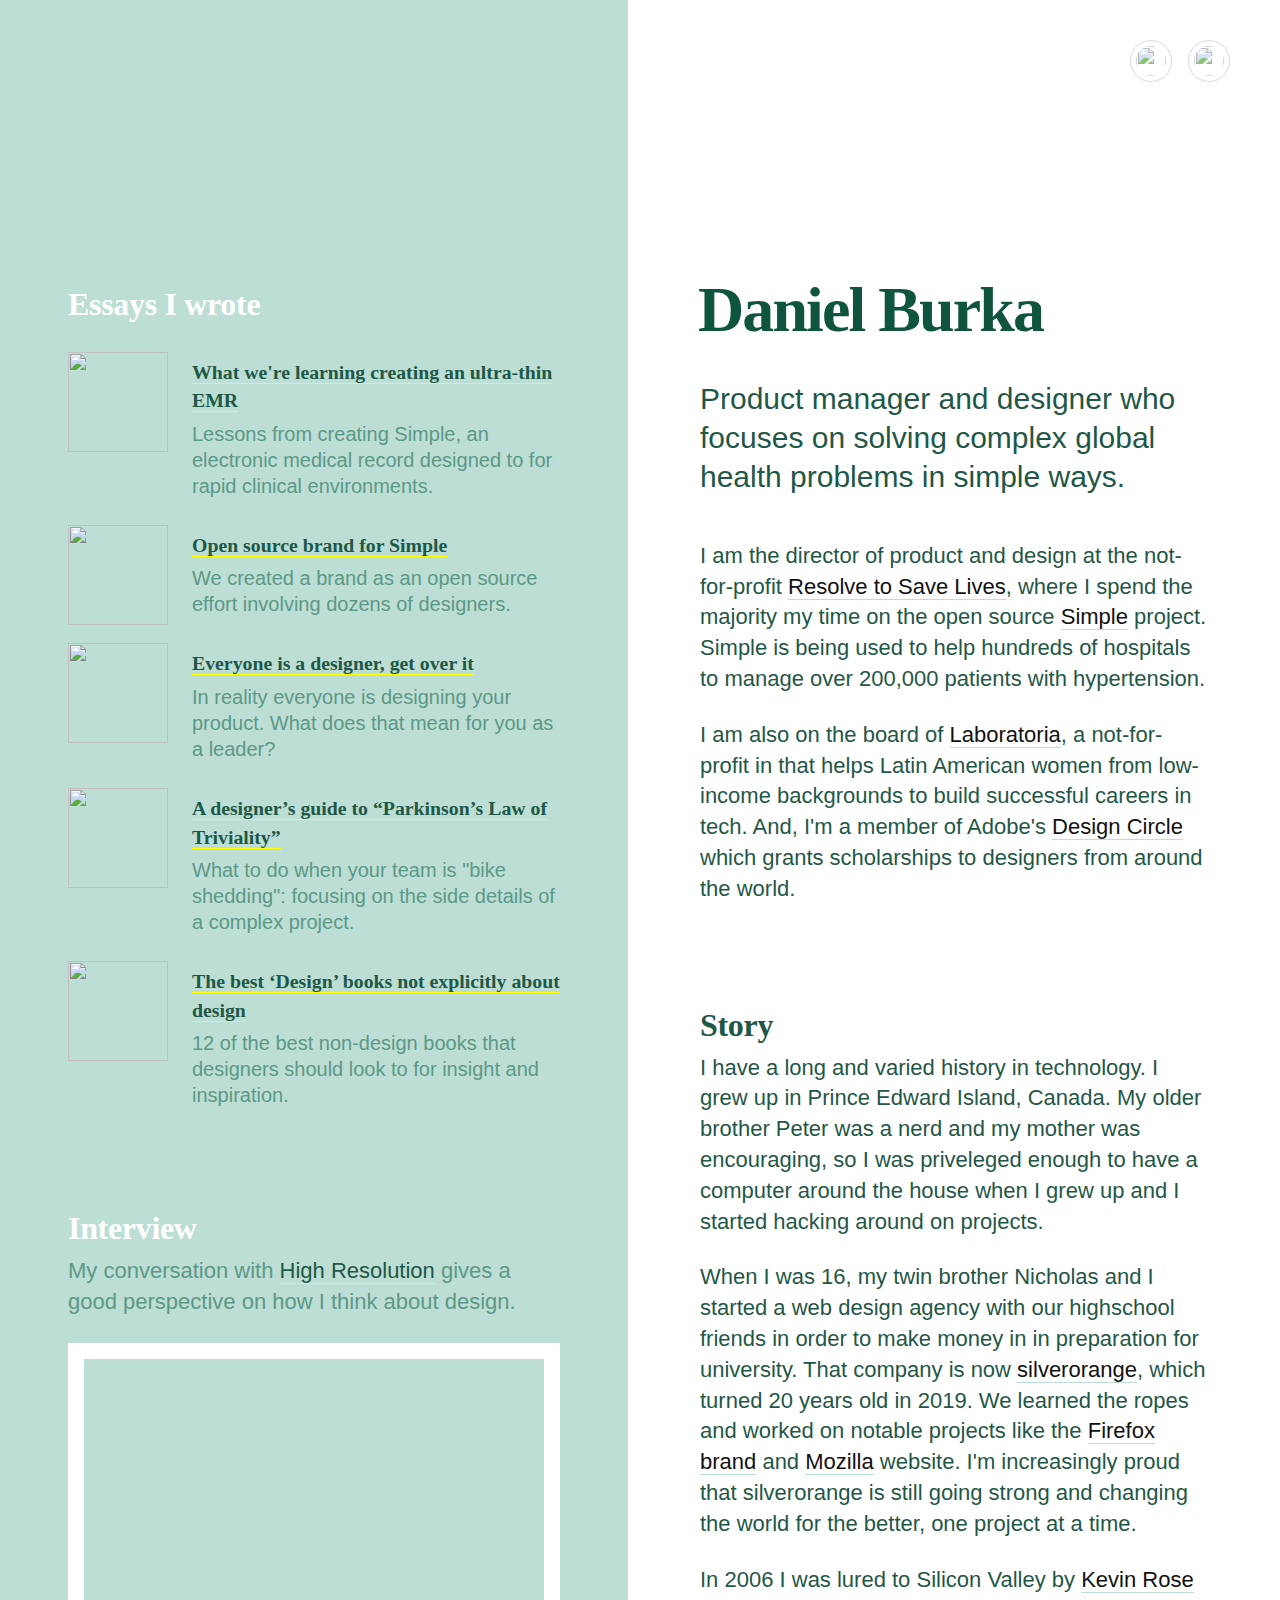
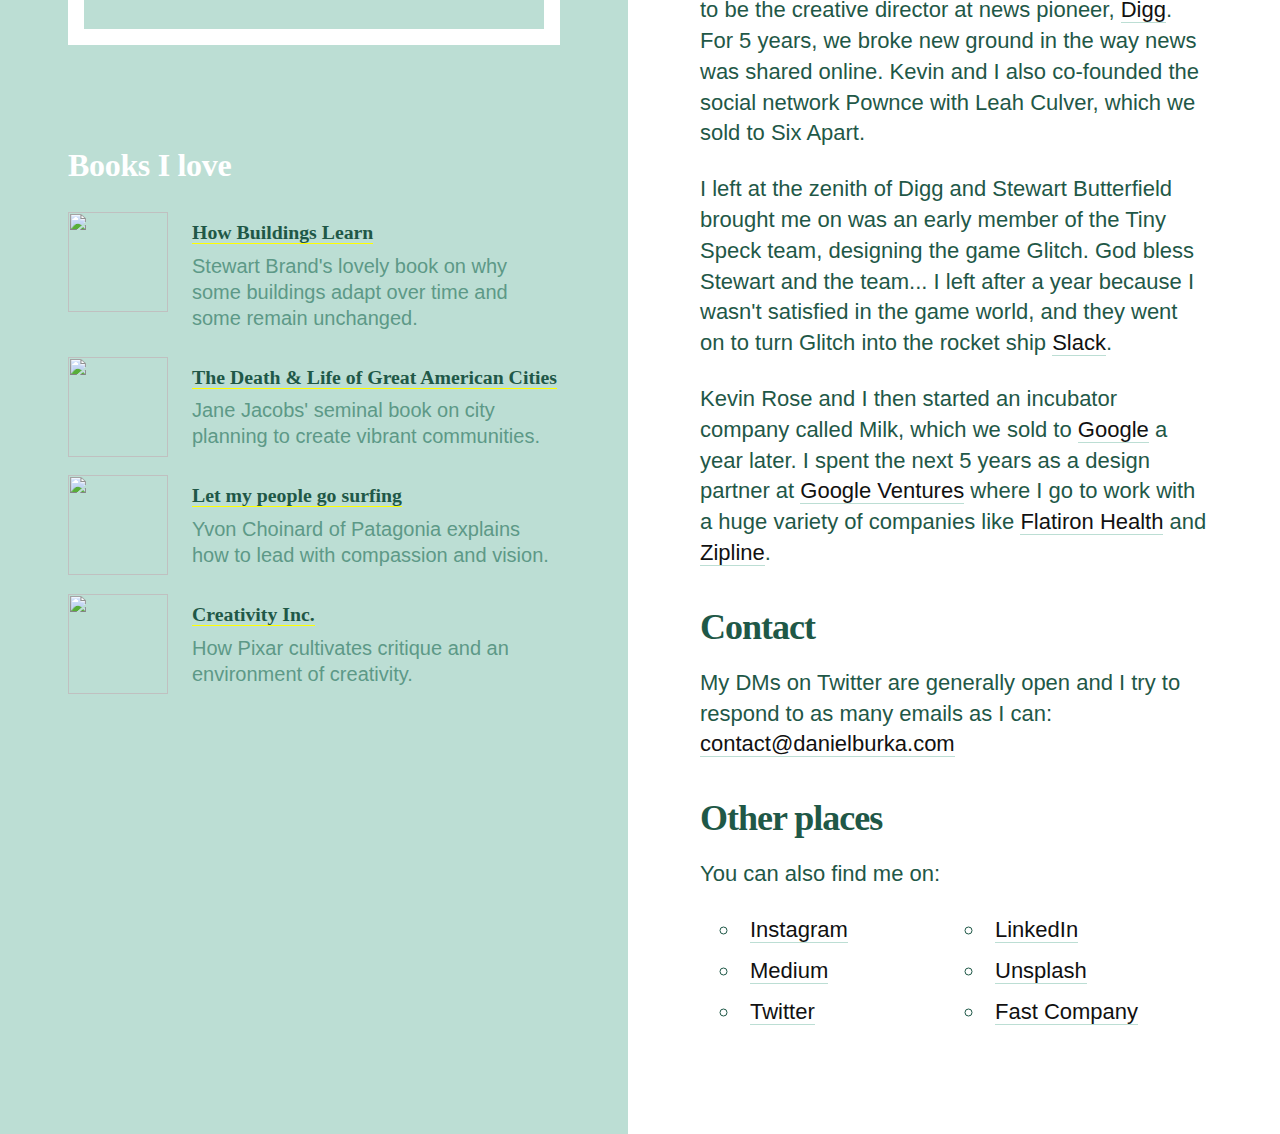
==== commit 9cc93c60: "Site updated to 2bac94b" ====
--- a/hi/index.html
+++ b/hi/index.html
@@ -9,7 +9,7 @@
   <meta charset="utf-8">
   <!-- Use the title from a page's frontmatter if it has one -->
   <title>Daniel Burka</title>
-  <meta name="description" content="Daniel Burka is...">
+  <meta name="description" content="Daniel is a product manager and designer who focuses on solving complex global health problems in simple ways.">
   <meta name="author" content="Daniel Burka">
 
   <!-- Browser/Mobile Specific Metas
@@ -22,8 +22,8 @@
   <meta property="og:url"                content="http://www.danielburka.com" />
   <meta property="og:type"               content="article" />
   <meta property="og:title"              content="Daniel Burka" />
-  <meta property="og:description"        content="Daniel Burka is..." />
-  <meta property="og:image"              content="https://danielburka.com/images/danielburka.jpg" />
+  <meta property="og:description"        content="Daniel is a product manager and designer who focuses on solving complex global health problems in simple ways." />
+  <meta property="og:image"              content="https://danielburka.com/images/social.jpg" />
 
   <!-- CSS
   –––––––––––––––––––––––––––––––––––––––––––––––––– -->
@@ -47,15 +47,15 @@
         <div class="contents">
             <h1>Daniel Burka</h1>
             
-            <p class="intro">I am a product manager and designer who focuses on solving complex global health problems in simple ways.</p>
+            <p class="intro">Product manager and designer who focuses on solving complex global health problems in simple ways.</p>
             
-            <p>Today, I am the director of product and design at the not-for-profit <a href="http://resolvetosavelives.org">Resolve to Save Lives</a>, where I spend the majority my time on the open source <a href="http://simple.org">Simple</a> project. Simple is being used to help hundreds of hospitals to manage over 200,000 patients with hypertension.</p>
+            <p>I am the director of product and design at the not-for-profit <a href="http://resolvetosavelives.org">Resolve to Save Lives</a>, where I spend the majority my time on the open source <a href="http://simple.org">Simple</a> project. Simple is being used to help hundreds of hospitals to manage over 200,000 patients with hypertension.</p>
             
             <p>I am also on the board of <a href="https://www.laboratoria.la/en">Laboratoria</a>, a not-for-profit in that helps Latin American women from low-income backgrounds to build successful careers in tech. And, I'm a member of Adobe's <a href="https://xd.adobe.com/ideas/design-circle/">Design Circle</a> which grants scholarships to designers from around the world.</p>
             
-            <hr>
-            
-            <p>I have a long and varied history in technology. When I was 16, I started a web design agency with my highschool friends and my twin brother, Nicholas. That company is now <a href="http://">silverorange</a>, which turned 20 years old in 2019. We learned the ropes and worked on notable projects like the <a href="https://hicksdesign.co.uk/journal/branding-firefox">Firefox brand</a> and <a href="http://mozilla.org">Mozilla</a> website. I'm increasingly proud that silverorange is still going strong and changing the world for the better, one project at a time.</p>
+            <h3>Story</h3>
+            <p>I have a long and varied history in technology. I grew up in Prince Edward Island, Canada. My older brother Peter was a nerd and my mother was encouraging, so I was priveleged enough to have a computer around the house when I grew up and I started hacking around on projects.</p>
+            <p>When I was 16, my twin brother Nicholas and I started a web design agency with our highschool friends in order to make money in in preparation for university. That company is now <a href="http://">silverorange</a>, which turned 20 years old in 2019. We learned the ropes and worked on notable projects like the <a href="https://hicksdesign.co.uk/journal/branding-firefox">Firefox brand</a> and <a href="http://mozilla.org">Mozilla</a> website. I'm increasingly proud that silverorange is still going strong and changing the world for the better, one project at a time.</p>
 
             <p>In 2006 I was lured to Silicon Valley by <a href="http://kevinrose.com">Kevin Rose</a> to be the creative director at news pioneer, <a href="http://digg.com">Digg</a>. For 5 years, we broke new ground in the way news was shared online. Kevin and I also co-founded the social network Pownce with Leah Culver, which we sold to Six Apart.</p>
             
@@ -64,11 +64,11 @@
             <p>Kevin Rose and I then started an incubator company called Milk, which we sold to <a href="http://google.com">Google</a> a year later. I spent the next 5 years as a design partner at <a href="http://gv.com">Google Ventures</a> where I go to work with a huge variety of companies like <a href="http://flatiron.com">Flatiron Health</a> and <a href="http://zipline.com">Zipline</a>.</p>
             
             <h2>Contact</h2>
-            <p>My DMs on Twitter are generally open and I try to respond to as many emails as I can: contact@danielburka.com</p>
+            <p>My DMs on Twitter are generally open and I try to respond to as many emails as I can: <a href="mailto:contact@danielburka.com">contact@danielburka.com</a></p>
             
             <h2>Other places</h2>
             <p>You can also find me on:</p>
-            <ul>
+            <ul style="column-count: 2;">
                 <li><a href="http://instagram.com/dburka">Instagram</a></li>
                 <li><a href="http://medium.com/@dburka">Medium</a></li>
                 <li><a href="http://twitter.com/dburka">Twitter</a></li>
--- a/stylesheets/site.css
+++ b/stylesheets/site.css
@@ -872,17 +872,21 @@
   color: #1F5847; }
 
 p a,
-p a:visited {
+p a:visited,
+li a,
+li a:visited {
   color: #111;
   text-decoration: none;
+  border-bottom: 1px solid #BCDED4;
   font-weight: 300;
-  border-bottom: 1px solid #BCDED4;
-  -webkit-transition: border-color 0.6s;
-  transition: border-color 0.6s; }
+  -webkit-transition: border 0.6s;
+  transition: border 0.6s; }
 
 p a:hover,
-p a:active {
-  border-color: rgba(0, 0, 0, 0.7);
+p a:active,
+li a:hover,
+li a:active {
+  border-color: #000;
   color: #000; }
 
 h1 {
@@ -890,7 +894,8 @@
   font-family: National;
   font-weight: 600;
   letter-spacing: -0.03em;
-  color: #0F543F; }
+  color: #0F543F;
+  margin-top: 160px; }
 
 b.subtitle {
   color: #c82502;
@@ -941,7 +946,9 @@
   font-size: 12px; }
 
 footer {
-  padding: 20px 0 40px 0; }
+  position: absolute;
+  top: 40px;
+  right: 40px; }
 
 footer a img {
   width: 30px;
@@ -965,14 +972,22 @@
   border: 4px solid #fff; }
 
 .feature {
-  padding: 20px;
+  padding: 20px 20px 100px 20px;
   background: #BCDED4; }
   .feature h3 {
     color: #fff; }
   .feature p {
     color: #5D9987; }
-    .feature p a {
-      color: #387562; }
+  .feature .reading a strong,
+  .feature p a {
+    color: #1F5847;
+    text-decoration: none;
+    border-bottom: 1px solid yellow;
+    -webkit-transition: border 0.6s;
+    transition: border 0.6s; }
+  .feature .reading a:hover strong,
+  .feature a:hover {
+    border-bottom-color: #fff; }
 
 .videoWrapper {
   position: relative;
@@ -996,6 +1011,7 @@
   padding-left: 124px;
   padding-top: 16px;
   margin: 16px 0;
+  min-height: 80px;
   line-height: 1.3; }
   .reading a {
     text-decoration: none; }
@@ -1003,8 +1019,8 @@
     font-weight: normal;
     font-family: National;
     font-weight: 600;
-    color: #1F5847;
-    border-bottom: 1px solid yellow; }
+    font-size: 90%;
+    color: #1F5847; }
   .reading a span {
     color: #5D9987;
     font-size: 20px;
@@ -1021,8 +1037,8 @@
 hr {
   margin: 48px; }
 
-/* For devices larger than 550px */
-@media (min-width: 880px) {
+/* For large devices */
+@media (min-width: 1000px) {
   body {
     font-size: 22px; }
 
@@ -1036,19 +1052,47 @@
     padding-top: 0;
     line-height: 1.3; }
 
+  .wrapper {
+    display: -webkit-box;
+    display: -ms-flexbox;
+    display: flex;
+    -webkit-box-orient: horizontal;
+    -webkit-box-direction: reverse;
+        -ms-flex-direction: row-reverse;
+            flex-direction: row-reverse;
+    -ms-flex-wrap: wrap;
+        flex-wrap: wrap;
+    width: 100%;
+    height: 100%; }
+
   .half {
-    margin-left: 50%;
-    padding: 64px;
-    border-top: none; }
+    -webkit-box-orient: vertical;
+    -webkit-box-direction: normal;
+        -ms-flex-direction: column;
+            flex-direction: column;
+    -ms-flex-preferred-size: 100%;
+        flex-basis: 100%;
+    -webkit-box-flex: 1;
+        -ms-flex: 1;
+            flex: 1;
+    padding: 32px;
+    border-top: none;
+    display: table-cell; }
 
   .feature {
-    position: absolute;
-    top: 0;
-    left: 0;
-    width: 50%; }
+    display: table-cell;
+    -webkit-box-orient: vertical;
+    -webkit-box-direction: normal;
+        -ms-flex-direction: column;
+            flex-direction: column;
+    -ms-flex-preferred-size: 100%;
+        flex-basis: 100%;
+    -webkit-box-flex: 1;
+        -ms-flex: 1;
+            flex: 1; }
 
   .feature-contents {
-    padding: 164px 80px 124px 42px; }
+    padding: 164px 48px 124px 48px; }
 
   h3 {
     font-size: 32px;
@@ -1075,9 +1119,4 @@
   .features img {
     width: 150px;
     height: 150px;
-    margin: 20px 20px 0 0; }
-
-  footer {
-    position: absolute;
-    top: 40px;
-    right: 40px; } }
+    margin: 20px 20px 0 0; } }
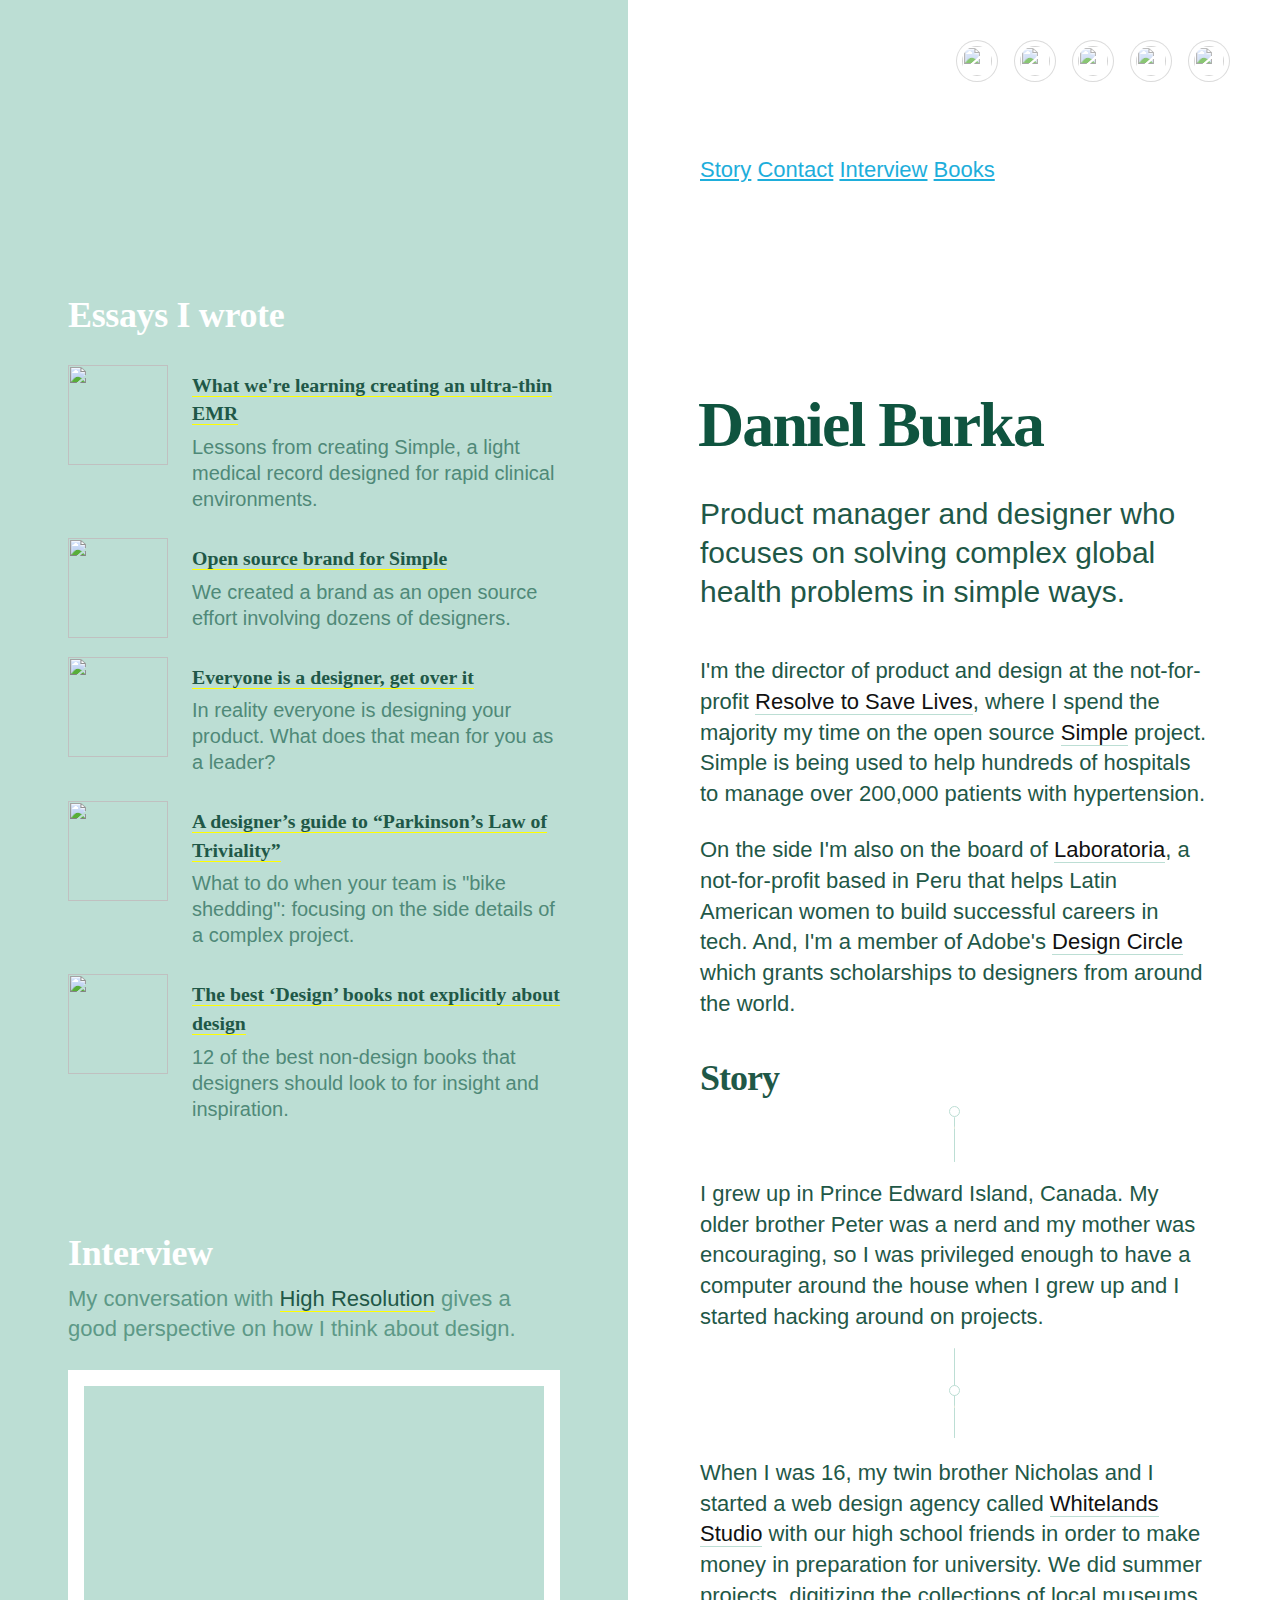
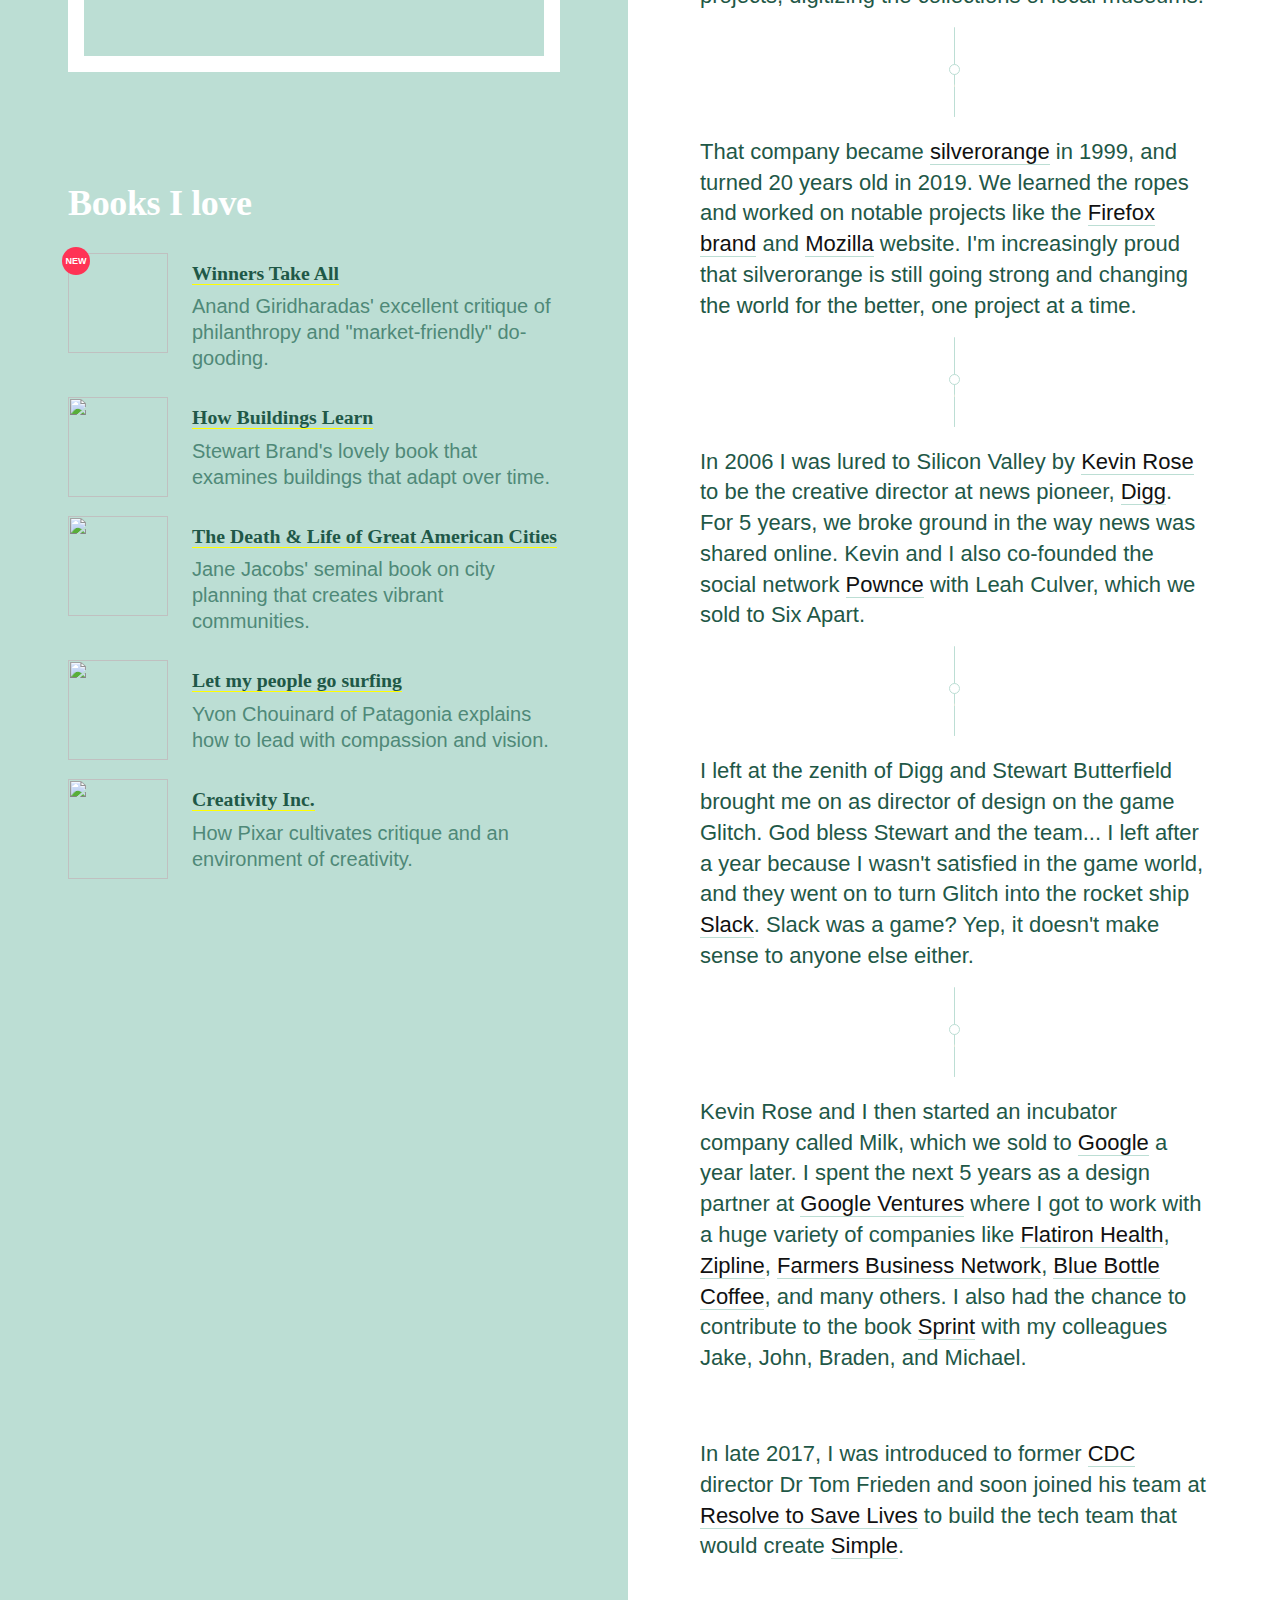
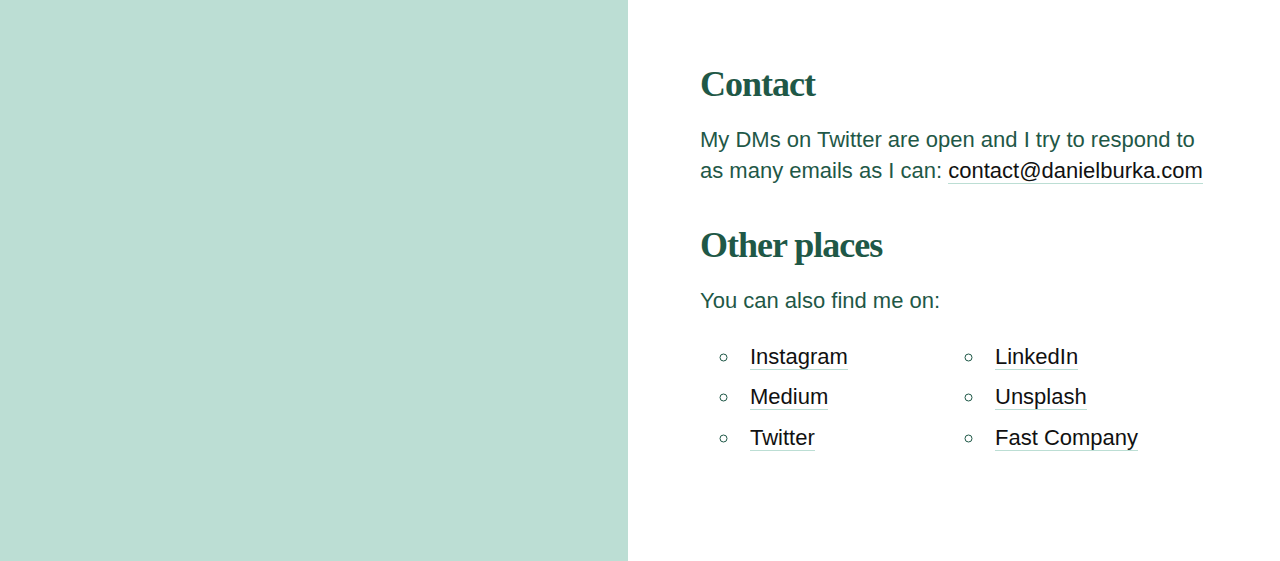
==== commit e0f68275: "Site updated to 03d37ec" ====
--- a/hi/index.html
+++ b/hi/index.html
@@ -45,28 +45,41 @@
 <div class="wrapper">
     <div class="half">
         <div class="contents">
+            
+            <nav>
+                <a href="#story" style="width: 220px;">Story</a>
+                <a href="#contact" style="width: 310px;">Contact</a>
+                <a href="#interview" style="width: 220px;">Interview</a>
+                <a href="#books" style="width: 130px;">Books</a>
+            </nav>
+            
             <h1>Daniel Burka</h1>
             
             <p class="intro">Product manager and designer who focuses on solving complex global health problems in simple ways.</p>
             
-            <p>I am the director of product and design at the not-for-profit <a href="http://resolvetosavelives.org">Resolve to Save Lives</a>, where I spend the majority my time on the open source <a href="http://simple.org">Simple</a> project. Simple is being used to help hundreds of hospitals to manage over 200,000 patients with hypertension.</p>
+            <p>I'm the director of product and design at the not-for-profit <a href="http://resolvetosavelives.org">Resolve to Save Lives</a>, where I spend the majority my time on the open source <a href="http://simple.org">Simple</a> project. Simple is being used to help hundreds of hospitals to manage over 200,000 patients with hypertension.</p>
             
-            <p>I am also on the board of <a href="https://www.laboratoria.la/en">Laboratoria</a>, a not-for-profit in that helps Latin American women from low-income backgrounds to build successful careers in tech. And, I'm a member of Adobe's <a href="https://xd.adobe.com/ideas/design-circle/">Design Circle</a> which grants scholarships to designers from around the world.</p>
+            <p>On the side I'm also on the board of <a href="https://www.laboratoria.la/en">Laboratoria</a>, a not-for-profit based in Peru that helps Latin American women to build successful careers in tech. And, I'm a member of Adobe's <a href="https://xd.adobe.com/ideas/design-circle/">Design Circle</a> which grants scholarships to designers from around the world.</p>
             
-            <h3>Story</h3>
-            <p>I have a long and varied history in technology. I grew up in Prince Edward Island, Canada. My older brother Peter was a nerd and my mother was encouraging, so I was priveleged enough to have a computer around the house when I grew up and I started hacking around on projects.</p>
-            <p>When I was 16, my twin brother Nicholas and I started a web design agency with our highschool friends in order to make money in in preparation for university. That company is now <a href="http://">silverorange</a>, which turned 20 years old in 2019. We learned the ropes and worked on notable projects like the <a href="https://hicksdesign.co.uk/journal/branding-firefox">Firefox brand</a> and <a href="http://mozilla.org">Mozilla</a> website. I'm increasingly proud that silverorange is still going strong and changing the world for the better, one project at a time.</p>
+            <h2 id="story">Story</h2>
+            <p class="story first">I grew up in Prince Edward Island, Canada. My older brother Peter was a nerd and my mother was encouraging, so I was privileged enough to have a computer around the house when I grew up and I started hacking around on projects.</p>
+            
+            <p class="story">When I was 16, my twin brother Nicholas and I started a web design agency called <a href="http://whitelands.com">Whitelands Studio</a> with our high school friends in order to make money in preparation for university. We did summer projects, digitizing the collections of local museums.</p>
+            
+            <p class="story">That company became <a href="http://">silverorange</a> in 1999, and turned 20 years old in 2019. We learned the ropes and worked on notable projects like the <a href="https://hicksdesign.co.uk/journal/branding-firefox">Firefox brand</a> and <a href="http://mozilla.org">Mozilla</a> website. I'm increasingly proud that silverorange is still going strong and changing the world for the better, one project at a time.</p>
 
-            <p>In 2006 I was lured to Silicon Valley by <a href="http://kevinrose.com">Kevin Rose</a> to be the creative director at news pioneer, <a href="http://digg.com">Digg</a>. For 5 years, we broke new ground in the way news was shared online. Kevin and I also co-founded the social network Pownce with Leah Culver, which we sold to Six Apart.</p>
+            <p class="story">In 2006 I was lured to Silicon Valley by <a href="http://kevinrose.com">Kevin Rose</a> to be the creative director at news pioneer, <a href="http://digg.com">Digg</a>. For 5 years, we broke ground in the way news was shared online. Kevin and I also co-founded the social network <a href="https://en.wikipedia.org/wiki/Pownce">Pownce</a> with Leah Culver, which we sold to Six Apart.</p>
             
-            <p>I left at the zenith of Digg and Stewart Butterfield brought me on was an early member of the Tiny Speck team, designing the game Glitch. God bless Stewart and the team... I left after a year because I wasn't satisfied in the game world, and they went on to turn Glitch into the rocket ship <a href="http://slack.com">Slack</a>.</p>
+            <p class="story">I left at the zenith of Digg and Stewart Butterfield brought me on as director of design on the game Glitch. God bless Stewart and the team... I left after a year because I wasn't satisfied in the game world, and they went on to turn Glitch into the rocket ship <a href="http://slack.com">Slack</a>. Slack was a game? Yep, it doesn't make sense to anyone else either.</p>
             
-            <p>Kevin Rose and I then started an incubator company called Milk, which we sold to <a href="http://google.com">Google</a> a year later. I spent the next 5 years as a design partner at <a href="http://gv.com">Google Ventures</a> where I go to work with a huge variety of companies like <a href="http://flatiron.com">Flatiron Health</a> and <a href="http://zipline.com">Zipline</a>.</p>
+            <p class="story">Kevin Rose and I then started an incubator company called Milk, which we sold to <a href="http://google.com">Google</a> a year later. I spent the next 5 years as a design partner at <a href="http://gv.com">Google Ventures</a> where I got to work with a huge variety of companies like <a href="http://flatiron.com">Flatiron Health</a>, <a href="http://flyzipline.com">Zipline</a>, <a href="http://farmersbuisnessnetwork.com">Farmers Business Network</a>, <a href="http://bluebottle.com">Blue Bottle Coffee</a>, and many others. I also had the chance to contribute to the book <a href="https://www.amazon.com/Sprint-Solve-Problems-Test-Ideas/dp/1442397683">Sprint</a> with my colleagues Jake, John, Braden, and Michael.</p>
             
-            <h2>Contact</h2>
-            <p>My DMs on Twitter are generally open and I try to respond to as many emails as I can: <a href="mailto:contact@danielburka.com">contact@danielburka.com</a></p>
+            <p>In late 2017, I was introduced to former <a href="http://cdc.gov">CDC</a> director Dr Tom Frieden and soon joined his team at <a href="http://resolvetosavelives.org">Resolve to Save Lives</a> to build the tech team that would create <a href="http://simple.org">Simple</a>.</p>
             
-            <h2>Other places</h2>
+            <h2 id="contact">Contact</h2>
+            <p>My DMs on Twitter are open and I try to respond to as many emails as I can: <a href="mailto:contact@danielburka.com">contact@danielburka.com</a></p>
+            
+            <h2 id="links">Other places</h2>
             <p>You can also find me on:</p>
             <ul style="column-count: 2;">
                 <li><a href="http://instagram.com/dburka">Instagram</a></li>
@@ -77,17 +90,23 @@
                 <li><a href="https://www.fastcompany.com/user/daniel-burka">Fast Company</a></li>
             </ul>
             
-            <footer><a href="mailto:contact@danielburka.com"><img src="../images/email.png"></a> <a href="https://www.linkedin.com/in/dburka/"><img src="../images/linkedin.png"></a></footer>
+            <footer>
+                <a href="http://twitter.com/dburka"><img src="../images/twitter.png"></a>
+                <a href="http://medium.com/@dburka"><img src="../images/medium.png"></a>
+                <a href="http://instagram.com/dburka"><img src="../images/instagram.png"></a>
+                <a href="mailto:contact@danielburka.com"><img src="../images/email.png"></a>
+                <a href="https://www.linkedin.com/in/dburka/"><img src="../images/linkedin.png"></a>
+            </footer>
         </div>
     </div>
     <div class="feature">
         <div class="feature-contents">
-            <h3>Essays I wrote</h3>
+            <h3 id="essays">Essays I wrote</h3>
             <div class="reading">
                 <a href="https://medium.com/simple-dot-org/what-we-are-learning-by-creating-an-ultra-thin-emr-d178e6bbdbd4">
                     <img src="../images/reading-emr.jpg">
                     <strong>What we're learning creating an ultra-thin EMR</strong>
-                    <span>Lessons from creating Simple, an electronic medical record designed to for rapid clinical environments.</span>
+                    <span>Lessons from creating Simple, a light medical record designed for rapid clinical environments.</span>
                 </a>
             </div>
             <div class="reading">
@@ -122,19 +141,28 @@
                 </a>
             </div>
             
-            <h3>Interview</h3>
+            <h3 id="interview">Interview</h3>
             <p>My conversation with <a href="https://www.highresolution.design/">High Resolution</a> gives a good perspective on how I think about design.</p>
             <div class="videoWrapper">
             <iframe style="width: 100%;" src="https://www.youtube.com/embed/TeE6Tx_nO94" frameborder="0" allow="accelerometer; autoplay; encrypted-media; gyroscope; picture-in-picture" allowfullscreen></iframe>
             </div>
             
-            <h3>Books I love</h3>
+            <h3 id="books">Books I love</h3>
+            
+            <div class="reading">
+                <a href="https://www.penguinrandomhouse.com/books/539747/winners-take-all-by-anand-giridharadas/">
+                    <img src="../images/reading-winners.jpg">
+                    <strong>Winners Take All</strong>
+                    <span>Anand Giridharadas' excellent critique of philanthropy and "market-friendly" do-gooding.</span>
+                </a>
+                <div class="new">NEW</div>
+            </div>
             
             <div class="reading">
                 <a href="https://en.wikipedia.org/wiki/How_Buildings_Learn">
                     <img src="../images/reading-buildings.jpg">
                     <strong>How Buildings Learn</strong>
-                    <span>Stewart Brand's lovely book on why some buildings adapt over time and some remain unchanged.</span>
+                    <span>Stewart Brand's lovely book that examines buildings that adapt over time.</span>
                 </a>
             </div>
             
@@ -142,7 +170,7 @@
                 <a href="https://en.wikipedia.org/wiki/The_Death_and_Life_of_Great_American_Cities">
                     <img src="../images/reading-cities.jpg">
                     <strong>The Death &amp; Life of Great American Cities</strong>
-                    <span>Jane Jacobs' seminal book on city planning to create vibrant communities.</span>
+                    <span>Jane Jacobs' seminal book on city planning that creates vibrant communities.</span>
                 </a>
             </div>
             
@@ -150,7 +178,7 @@
                 <a href="https://www.patagonia.com/product/let-my-people-go-surfing-revised-paperback-book/BK067.html">
                     <img src="../images/reading-surfing.jpg">
                     <strong>Let my people go surfing</strong>
-                    <span>Yvon Choinard of Patagonia explains how to lead with compassion and vision.</span>
+                    <span>Yvon Chouinard of Patagonia explains how to lead with compassion and vision.</span>
                 </a>
             </div>
             
@@ -161,6 +189,7 @@
                     <span>How Pixar cultivates critique and an environment of creativity.</span>
                 </a>
             </div>
+            
         </div>
     </div>
 </div>
--- a/stylesheets/site.css
+++ b/stylesheets/site.css
@@ -947,8 +947,8 @@
 
 footer {
   position: absolute;
-  top: 40px;
-  right: 40px; }
+  top: 20px;
+  right: 20px; }
 
 footer a img {
   width: 30px;
@@ -959,7 +959,8 @@
   transition: opacity 1s, border-color 1s;
   border: 1px solid rgba(0, 0, 0, 0.2);
   border-radius: 100px;
-  padding: 5px; }
+  padding: 5px;
+  background: #fff; }
 
 footer a:hover img {
   opacity: 1;
@@ -975,7 +976,8 @@
   padding: 20px 20px 100px 20px;
   background: #BCDED4; }
   .feature h3 {
-    color: #fff; }
+    color: #fff;
+    font-size: 36px; }
   .feature p {
     color: #5D9987; }
   .feature .reading a strong,
@@ -1008,29 +1010,28 @@
 
 .reading {
   position: relative;
-  padding-left: 124px;
   padding-top: 16px;
   margin: 16px 0;
   min-height: 80px;
-  line-height: 1.3; }
+  line-height: 1.3;
+  clear: both; }
   .reading a {
     text-decoration: none; }
   .reading a strong {
     font-weight: normal;
     font-family: National;
     font-weight: 600;
-    font-size: 90%;
-    color: #1F5847; }
+    color: #1F5847;
+    font-size: 22px; }
   .reading a span {
-    color: #5D9987;
+    color: #4F8978;
     font-size: 20px;
     display: block;
     line-height: 1.3;
     padding-top: 6px; }
   .reading img {
-    position: absolute;
-    left: 0;
-    top: 10px;
+    float: right;
+    margin: 0 0 20px 20px;
     height: 100px;
     width: 100px; }
 
@@ -1094,6 +1095,71 @@
   .feature-contents {
     padding: 164px 48px 124px 48px; }
 
+  .story {
+    padding: 60px 0 40px 0;
+    position: relative; }
+
+  .story:after {
+    content: ".";
+    color: #fff;
+    width: 9px;
+    height: 9px;
+    position: absolute;
+    border-radius: 100px;
+    border: 1px solid #BCDED4;
+    background: #fff;
+    top: -13px;
+    left: 50%;
+    margin-left: -5px; }
+
+  .story:before {
+    content: ".";
+    color: #fff;
+    width: 1px;
+    height: 90px;
+    position: absolute;
+    border-radius: 100px;
+    background: #BCDED4;
+    top: -50px;
+    left: 50%; }
+
+  .story.first:before {
+    height: 45px;
+    top: -2px; }
+
+  .reading {
+    padding-left: 124px; }
+    .reading a strong {
+      font-size: 90%; }
+    .reading img {
+      float: none;
+      margin: 0;
+      position: absolute;
+      left: 0;
+      top: 10px;
+      -webkit-transition: all 0.1s;
+      transition: all 0.1s; }
+    .reading a:hover img {
+      -webkit-transform: scale(1.05);
+              transform: scale(1.05); }
+    .reading .new {
+      position: absolute;
+      top: 4px;
+      left: -6px;
+      color: #fff;
+      background: #FF3355;
+      font-family: National, sans-serif;
+      font-weight: bold;
+      width: 28px;
+      height: 28px;
+      line-height: 28px;
+      text-align: center;
+      font-size: 9px;
+      border-radius: 100px; }
+
+  #contact {
+    margin-top: 100px; }
+
   h3 {
     font-size: 32px;
     letter-spacing: -0.01em;
@@ -1119,4 +1185,8 @@
   .features img {
     width: 150px;
     height: 150px;
-    margin: 20px 20px 0 0; } }
+    margin: 20px 20px 0 0; }
+
+  footer {
+    top: 40px;
+    right: 40px; } }
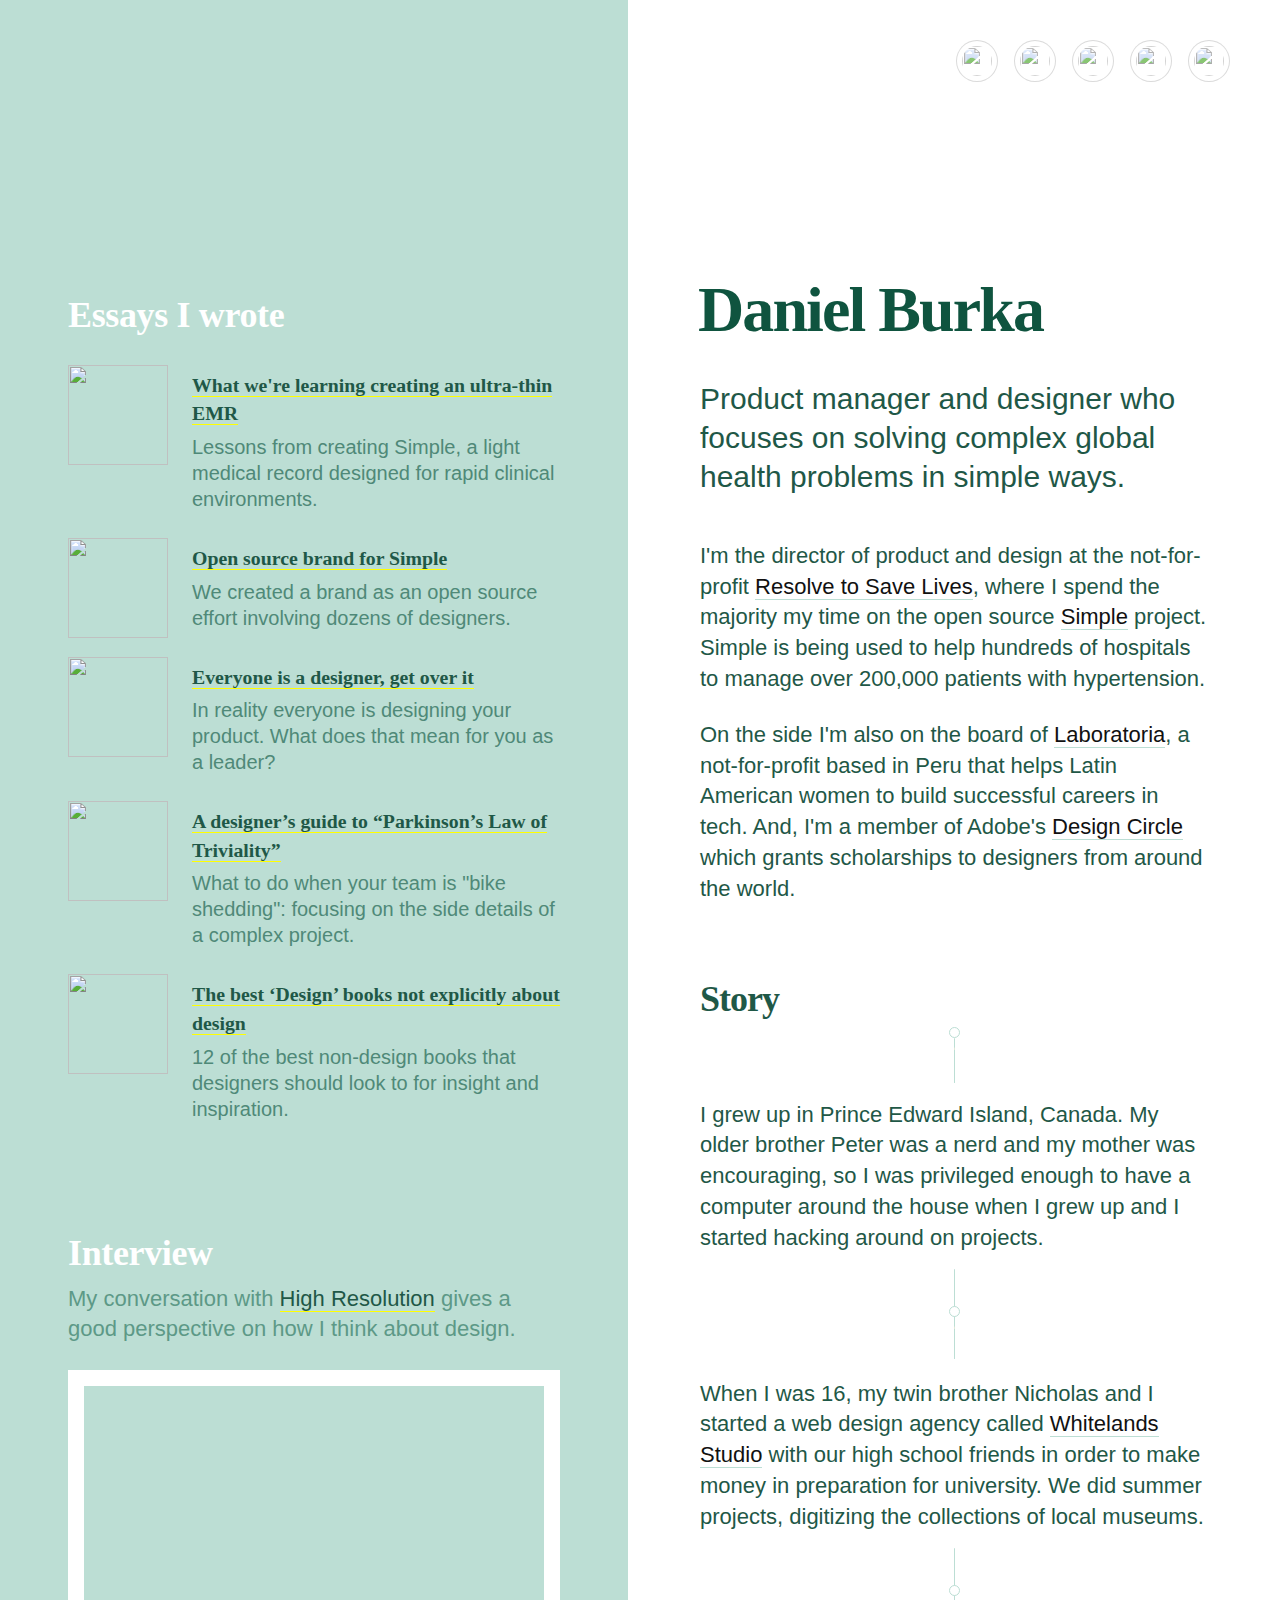
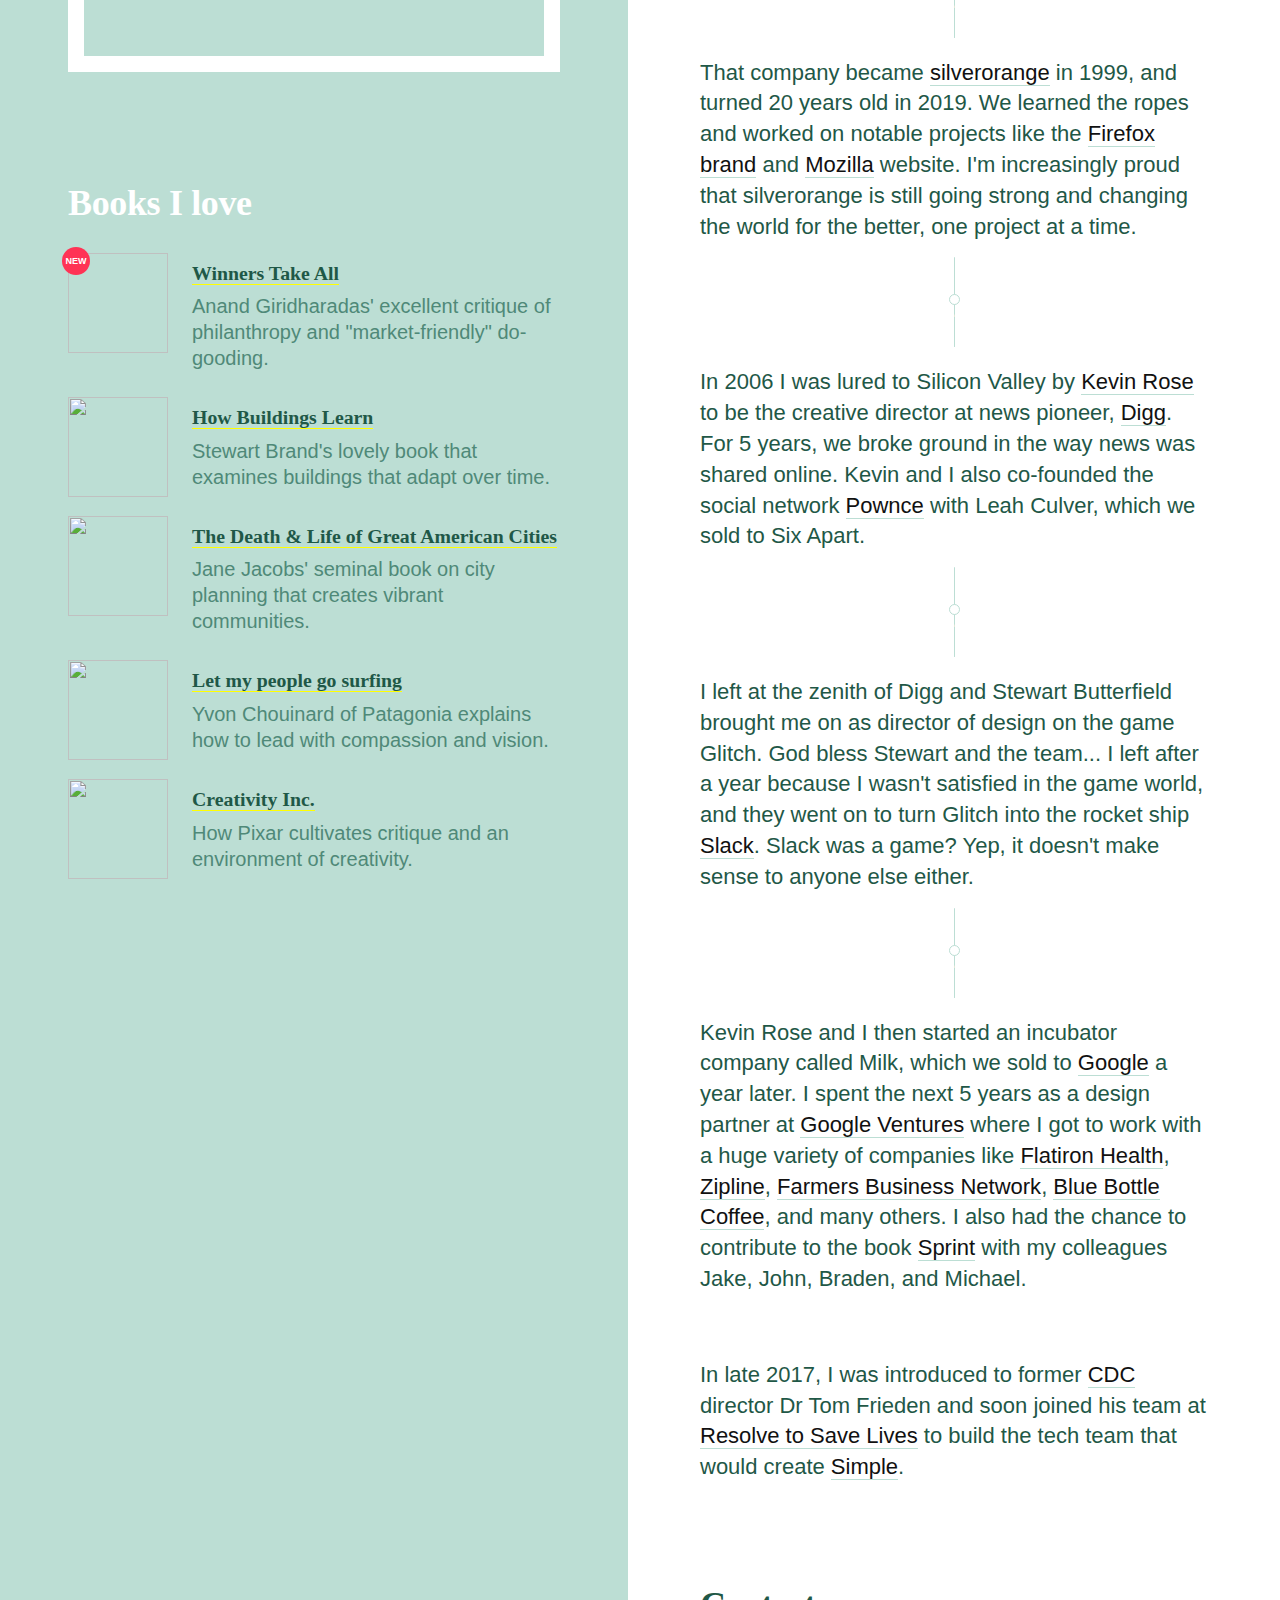
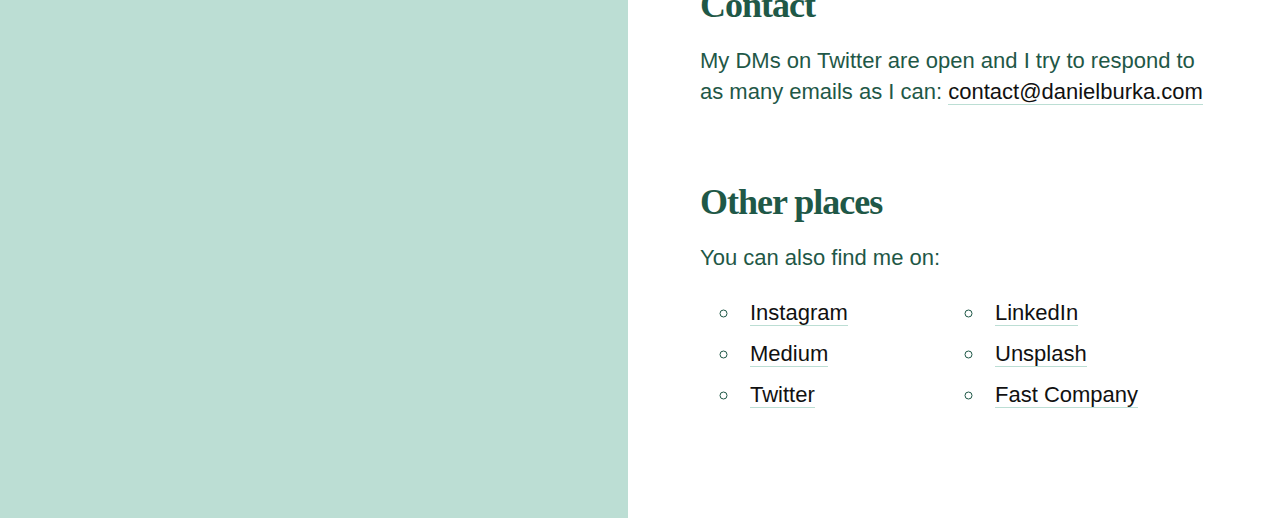
==== commit fcf8bcef: "Site updated to 59f1a79" ====
--- a/hi/index.html
+++ b/hi/index.html
@@ -53,7 +53,7 @@
                 <a href="#books" style="width: 130px;">Books</a>
             </nav>
             
-            <h1>Daniel Burka</h1>
+            <h1>Daniel <span>Burka</span></h1>
             
             <p class="intro">Product manager and designer who focuses on solving complex global health problems in simple ways.</p>
             
--- a/stylesheets/site.css
+++ b/stylesheets/site.css
@@ -866,10 +866,15 @@
   font-family: National;
   src: url(fonts/National-Semibold.otf);
   font-weight: 600; }
+html {
+  scroll-behavior: smooth; }
+
 body {
   font-size: 20px;
   font-family: AbhayaLibre, Garamond, Georgia, sans-serif;
-  color: #1F5847; }
+  color: #1F5847;
+  background: url(../images/back.png) no-repeat 100% -500px;
+  background-size: 1000px; }
 
 p a,
 p a:visited,
@@ -895,7 +900,13 @@
   font-weight: 600;
   letter-spacing: -0.03em;
   color: #0F543F;
-  margin-top: 160px; }
+  margin-top: 280px;
+  margin-left: -2px; }
+  h1 span {
+    display: block;
+    font-size: 100px;
+    margin-top: -24px;
+    margin-left: -5px; }
 
 b.subtitle {
   color: #c82502;
@@ -905,7 +916,7 @@
 h2 {
   font-size: 36px;
   font-weight: 600;
-  margin: 1em 0 0.5em 0;
+  margin: 2em 0 0.5em 0;
   font-family: National; }
 
 h3 {
@@ -953,24 +964,41 @@
 footer a img {
   width: 30px;
   height: 30px;
-  opacity: 0.7;
   margin-right: 10px;
   -webkit-transition: opacity 1s, border-color 1s;
   transition: opacity 1s, border-color 1s;
-  border: 1px solid rgba(0, 0, 0, 0.2);
   border-radius: 100px;
   padding: 5px;
   background: #fff; }
-
-footer a:hover img {
-  opacity: 1;
-  border-color: #333; }
 
 .features img {
   width: 90px;
   height: 90px;
   margin-right: 5px;
   border: 4px solid #fff; }
+
+nav {
+  text-align: right;
+  padding-top: 100px; }
+
+nav a {
+  display: block;
+  padding: 8px 0;
+  font-family: National, sans-serif;
+  font-weight: bold;
+  color: #1F5847;
+  text-decoration: none;
+  border-bottom: 1px solid yellow;
+  -webkit-transition: border 0.6s;
+  transition: border 0.6s;
+  float: right;
+  clear: both;
+  padding-right: 12px;
+  margin-right: 8px; }
+
+nav a:hover {
+  border-bottom-color: #fff;
+  color: #000; }
 
 .feature {
   padding: 20px 20px 100px 20px;
@@ -1041,12 +1069,21 @@
 /* For large devices */
 @media (min-width: 1000px) {
   body {
-    font-size: 22px; }
+    font-size: 22px;
+    background: none; }
+
+  nav {
+    display: none; }
 
   h1 {
     font-size: 64px;
     margin-top: 200px;
     margin-left: -2px; }
+    h1 span {
+      display: inline;
+      font-size: inherit;
+      margin-top: 0;
+      margin-left: 0; }
 
   .intro {
     font-size: 30px;
@@ -1126,6 +1163,14 @@
   .story.first:before {
     height: 45px;
     top: -2px; }
+
+  footer a img {
+    opacity: 0.7;
+    border: 1px solid rgba(0, 0, 0, 0.2); }
+
+  footer a:hover img {
+    opacity: 1;
+    border-color: #333; }
 
   .reading {
     padding-left: 124px; }
@@ -1165,13 +1210,6 @@
     letter-spacing: -0.01em;
     padding-top: 36px; }
 
-  nav {
-    padding-top: 80px; }
-
-  nav a.link,
-  nav span {
-    padding: 5px 10px 0 10px; }
-
   .contents {
     padding: 40px;
     max-width: 600px; }
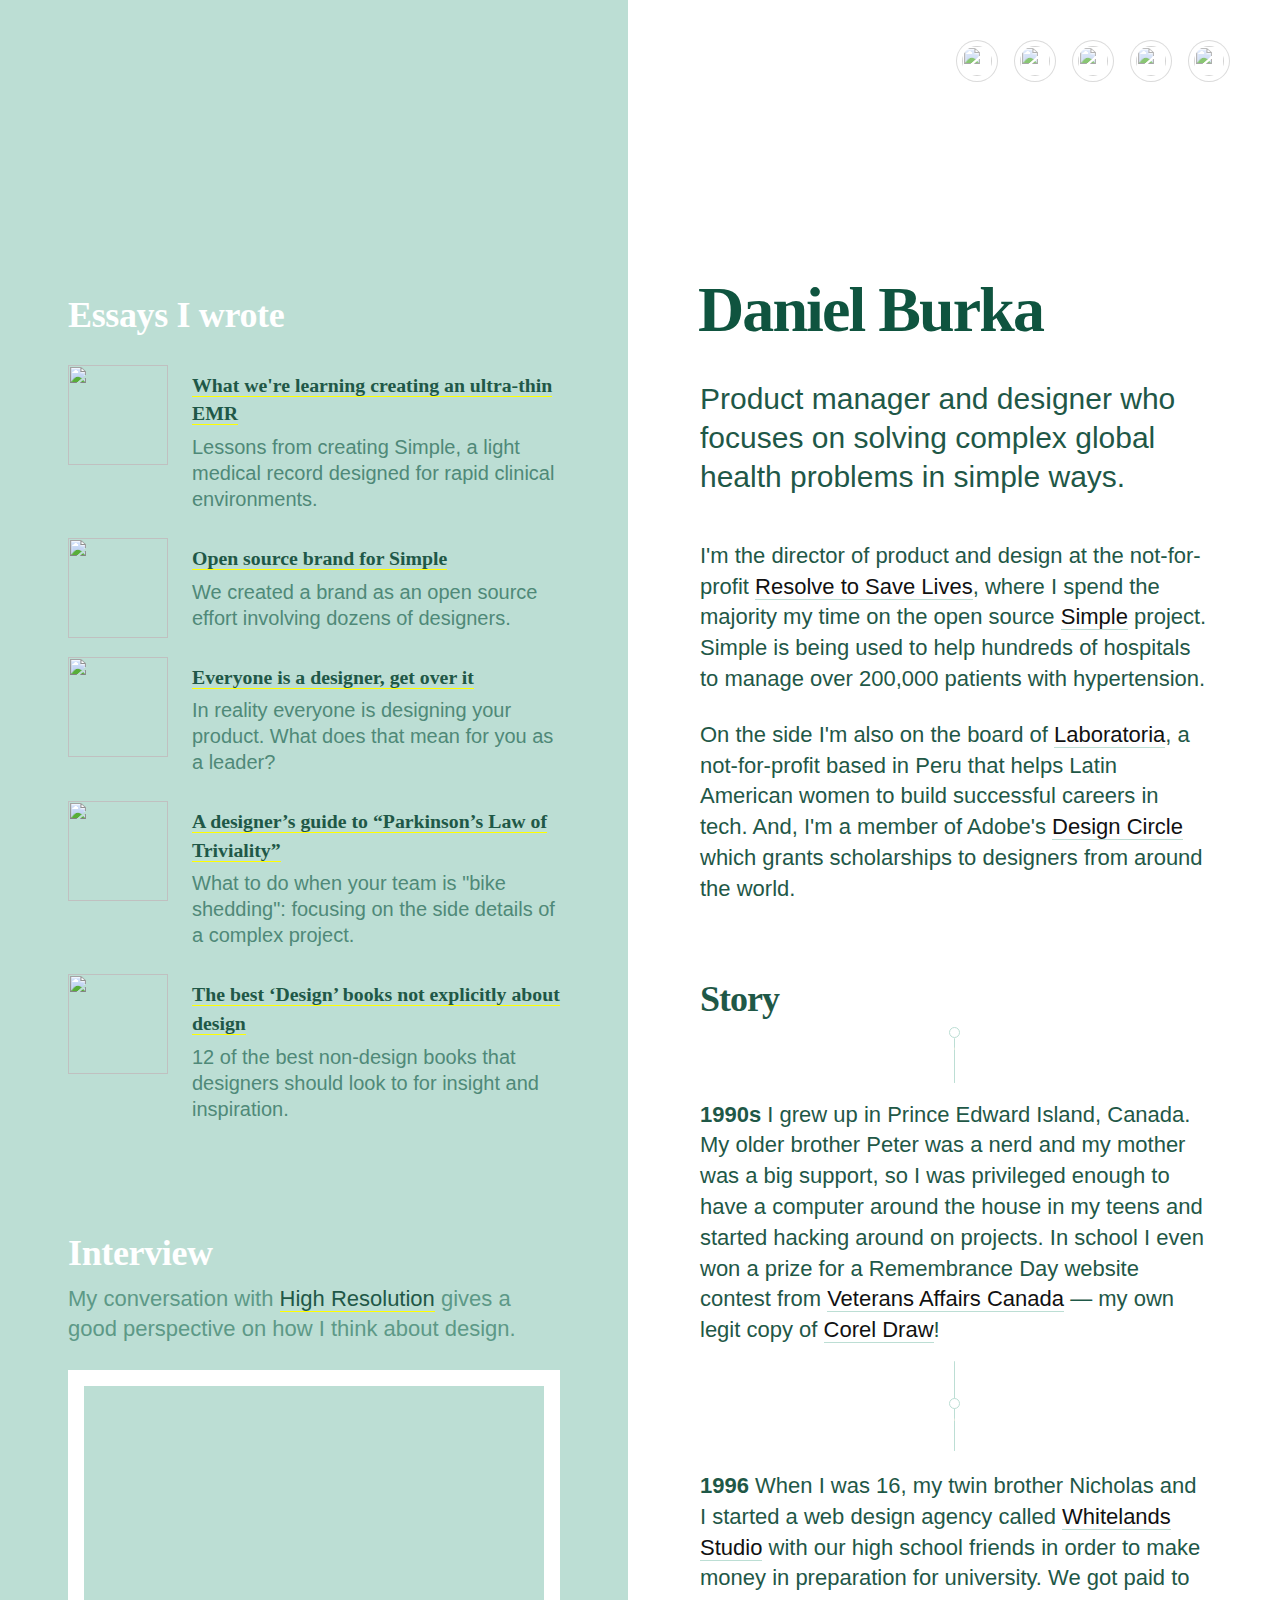
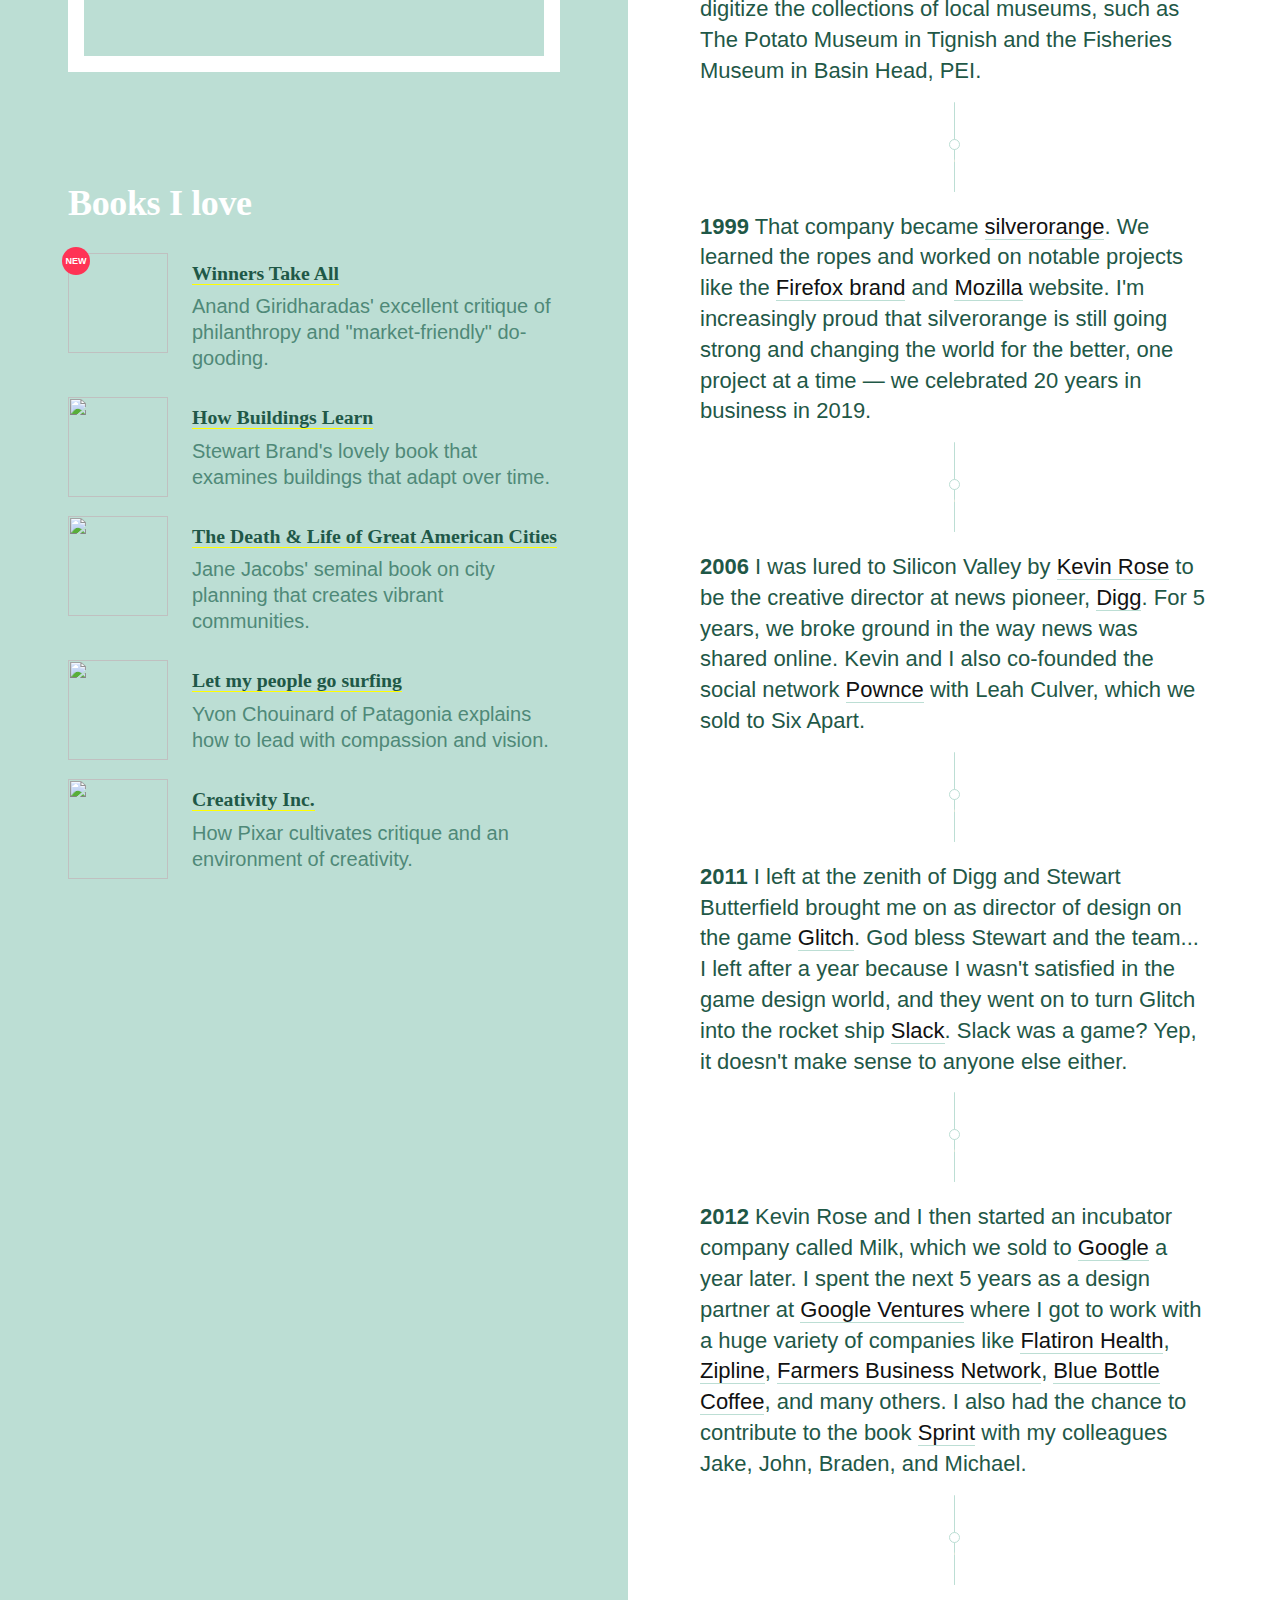
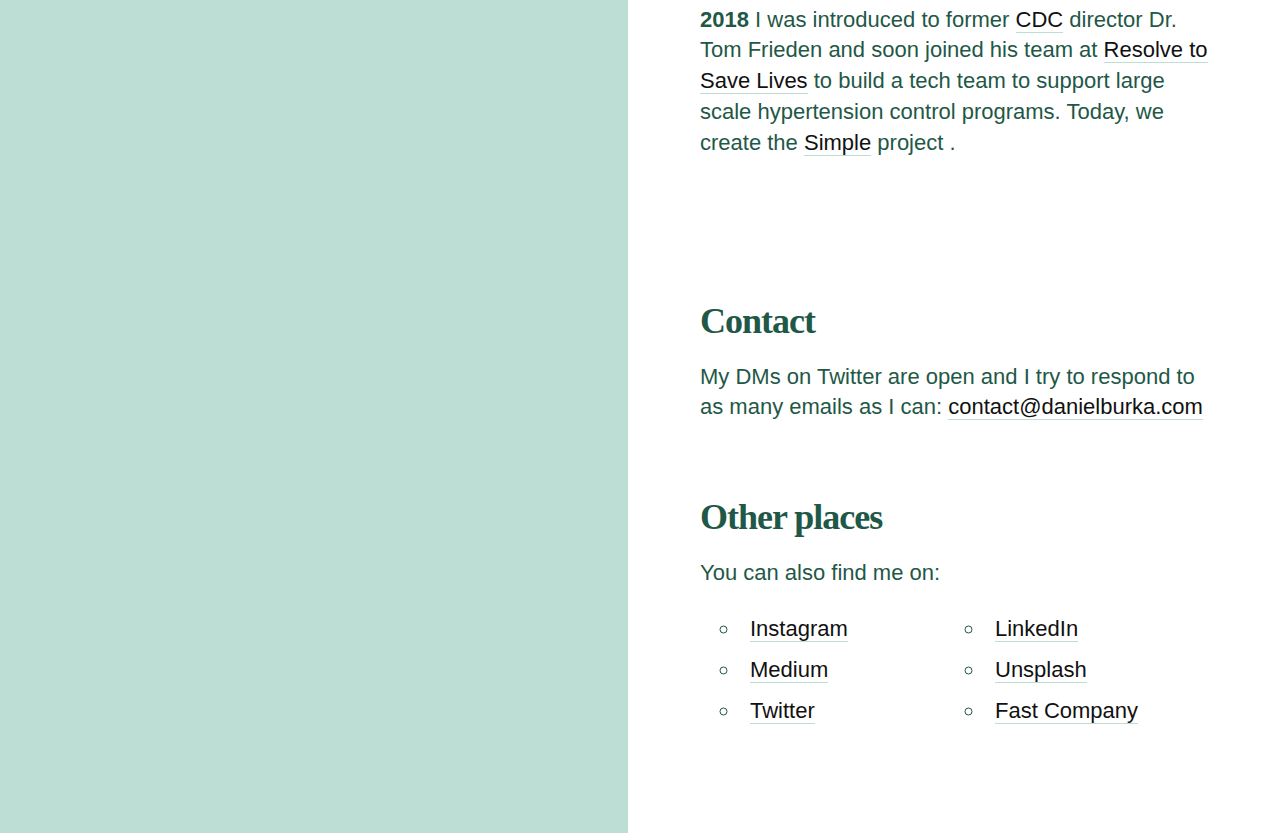
==== commit 793e79e8: "Site updated to db00313" ====
--- a/hi/index.html
+++ b/hi/index.html
@@ -62,19 +62,19 @@
             <p>On the side I'm also on the board of <a href="https://www.laboratoria.la/en">Laboratoria</a>, a not-for-profit based in Peru that helps Latin American women to build successful careers in tech. And, I'm a member of Adobe's <a href="https://xd.adobe.com/ideas/design-circle/">Design Circle</a> which grants scholarships to designers from around the world.</p>
             
             <h2 id="story">Story</h2>
-            <p class="story first">I grew up in Prince Edward Island, Canada. My older brother Peter was a nerd and my mother was encouraging, so I was privileged enough to have a computer around the house when I grew up and I started hacking around on projects.</p>
+            <p class="story first"><strong>1990s</strong> I grew up in Prince Edward Island, Canada. My older brother Peter was a nerd and my mother was a big support, so I was privileged enough to have a computer around the house in my teens and started hacking around on projects. In school I even won a prize for a Remembrance Day website contest from <a href="https://www.veterans.gc.ca/">Veterans Affairs Canada</a> &#8212; my own legit copy of <a href="https://en.wikipedia.org/wiki/CorelDRAW">Corel Draw</a>!</p>
             
-            <p class="story">When I was 16, my twin brother Nicholas and I started a web design agency called <a href="http://whitelands.com">Whitelands Studio</a> with our high school friends in order to make money in preparation for university. We did summer projects, digitizing the collections of local museums.</p>
+            <p class="story"><strong>1996</strong> When I was 16, my twin brother Nicholas and I started a web design agency called <a href="http://www.whitelands.com">Whitelands Studio</a> with our high school friends in order to make money in preparation for university. We got paid to digitize the collections of local museums, such as The Potato Museum in Tignish and the Fisheries Museum in Basin Head, PEI.</p>
             
-            <p class="story">That company became <a href="http://">silverorange</a> in 1999, and turned 20 years old in 2019. We learned the ropes and worked on notable projects like the <a href="https://hicksdesign.co.uk/journal/branding-firefox">Firefox brand</a> and <a href="http://mozilla.org">Mozilla</a> website. I'm increasingly proud that silverorange is still going strong and changing the world for the better, one project at a time.</p>
+            <p class="story"><strong>1999</strong> That company became <a href="http://">silverorange</a>. We learned the ropes and worked on notable projects like the <a href="https://hicksdesign.co.uk/journal/branding-firefox">Firefox brand</a> and <a href="http://mozilla.org">Mozilla</a> website. I'm increasingly proud that silverorange is still going strong and changing the world for the better, one project at a time &#8212; we celebrated 20 years in business in 2019.</p>
 
-            <p class="story">In 2006 I was lured to Silicon Valley by <a href="http://kevinrose.com">Kevin Rose</a> to be the creative director at news pioneer, <a href="http://digg.com">Digg</a>. For 5 years, we broke ground in the way news was shared online. Kevin and I also co-founded the social network <a href="https://en.wikipedia.org/wiki/Pownce">Pownce</a> with Leah Culver, which we sold to Six Apart.</p>
+            <p class="story"><strong>2006</strong> I was lured to Silicon Valley by <a href="http://kevinrose.com">Kevin Rose</a> to be the creative director at news pioneer, <a href="http://digg.com">Digg</a>. For 5 years, we broke ground in the way news was shared online. Kevin and I also co-founded the social network <a href="https://en.wikipedia.org/wiki/Pownce">Pownce</a> with Leah Culver, which we sold to Six Apart.</p>
             
-            <p class="story">I left at the zenith of Digg and Stewart Butterfield brought me on as director of design on the game Glitch. God bless Stewart and the team... I left after a year because I wasn't satisfied in the game world, and they went on to turn Glitch into the rocket ship <a href="http://slack.com">Slack</a>. Slack was a game? Yep, it doesn't make sense to anyone else either.</p>
+            <p class="story"><strong>2011</strong> I left at the zenith of Digg and Stewart Butterfield brought me on as director of design on the game <a href="https://en.wikipedia.org/wiki/Glitch_(video_game)">Glitch</a>. God bless Stewart and the team... I left after a year because I wasn't satisfied in the game design world, and they went on to turn Glitch into the rocket ship <a href="http://slack.com">Slack</a>. Slack was a game? Yep, it doesn't make sense to anyone else either.</p>
             
-            <p class="story">Kevin Rose and I then started an incubator company called Milk, which we sold to <a href="http://google.com">Google</a> a year later. I spent the next 5 years as a design partner at <a href="http://gv.com">Google Ventures</a> where I got to work with a huge variety of companies like <a href="http://flatiron.com">Flatiron Health</a>, <a href="http://flyzipline.com">Zipline</a>, <a href="http://farmersbuisnessnetwork.com">Farmers Business Network</a>, <a href="http://bluebottle.com">Blue Bottle Coffee</a>, and many others. I also had the chance to contribute to the book <a href="https://www.amazon.com/Sprint-Solve-Problems-Test-Ideas/dp/1442397683">Sprint</a> with my colleagues Jake, John, Braden, and Michael.</p>
+            <p class="story"><strong>2012</strong> Kevin Rose and I then started an incubator company called Milk, which we sold to <a href="http://google.com">Google</a> a year later. I spent the next 5 years as a design partner at <a href="http://gv.com">Google Ventures</a> where I got to work with a huge variety of companies like <a href="http://flatiron.com">Flatiron Health</a>, <a href="http://flyzipline.com">Zipline</a>, <a href="http://farmersbuisnessnetwork.com">Farmers Business Network</a>, <a href="http://bluebottle.com">Blue Bottle Coffee</a>, and many others. I also had the chance to contribute to the book <a href="https://www.amazon.com/Sprint-Solve-Problems-Test-Ideas/dp/1442397683">Sprint</a> with my colleagues Jake, John, Braden, and Michael.</p>
             
-            <p>In late 2017, I was introduced to former <a href="http://cdc.gov">CDC</a> director Dr Tom Frieden and soon joined his team at <a href="http://resolvetosavelives.org">Resolve to Save Lives</a> to build the tech team that would create <a href="http://simple.org">Simple</a>.</p>
+            <p class="story"><strong>2018</strong> I was introduced to former <a href="http://cdc.gov">CDC</a> director Dr. Tom Frieden and soon joined his team at <a href="http://resolvetosavelives.org">Resolve to Save Lives</a> to build a tech team to support large scale hypertension control programs. Today, we create the <a href="http://simple.org">Simple</a> project .</p>
             
             <h2 id="contact">Contact</h2>
             <p>My DMs on Twitter are open and I try to respond to as many emails as I can: <a href="mailto:contact@danielburka.com">contact@danielburka.com</a></p>
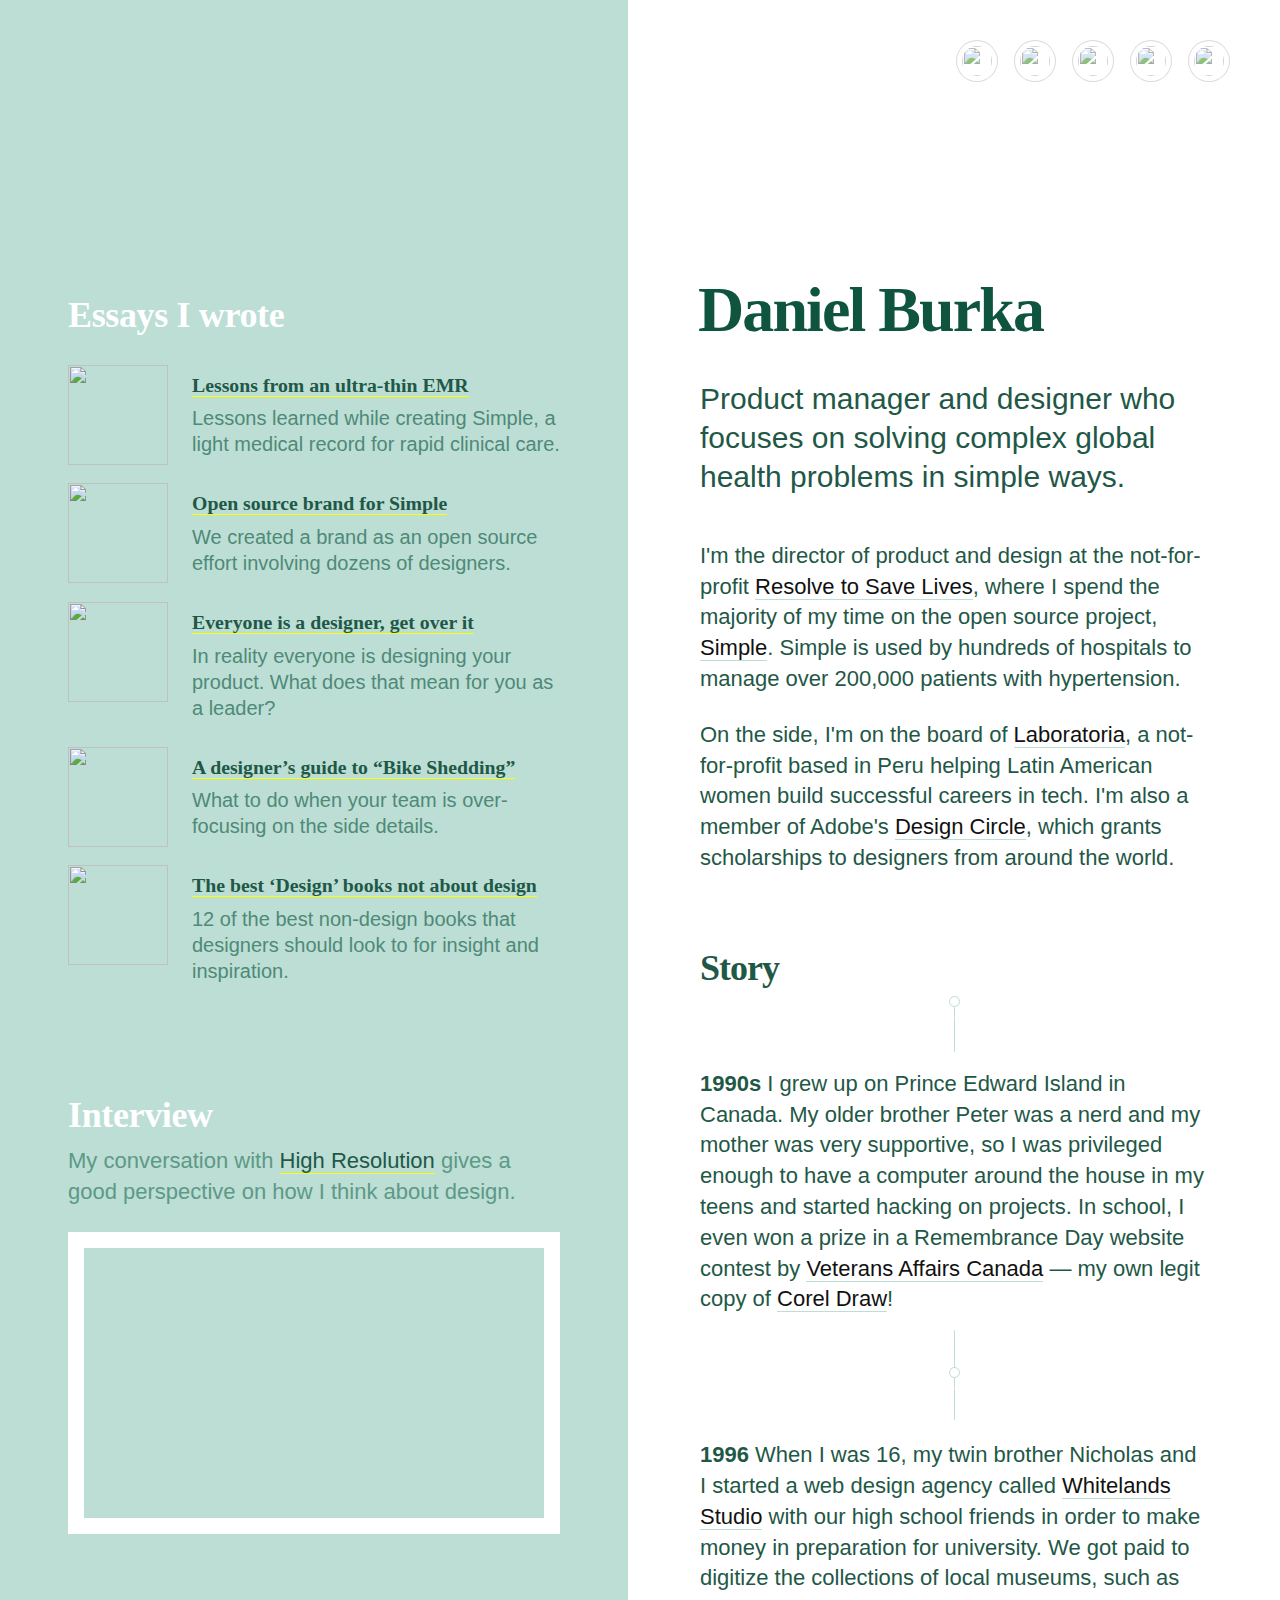
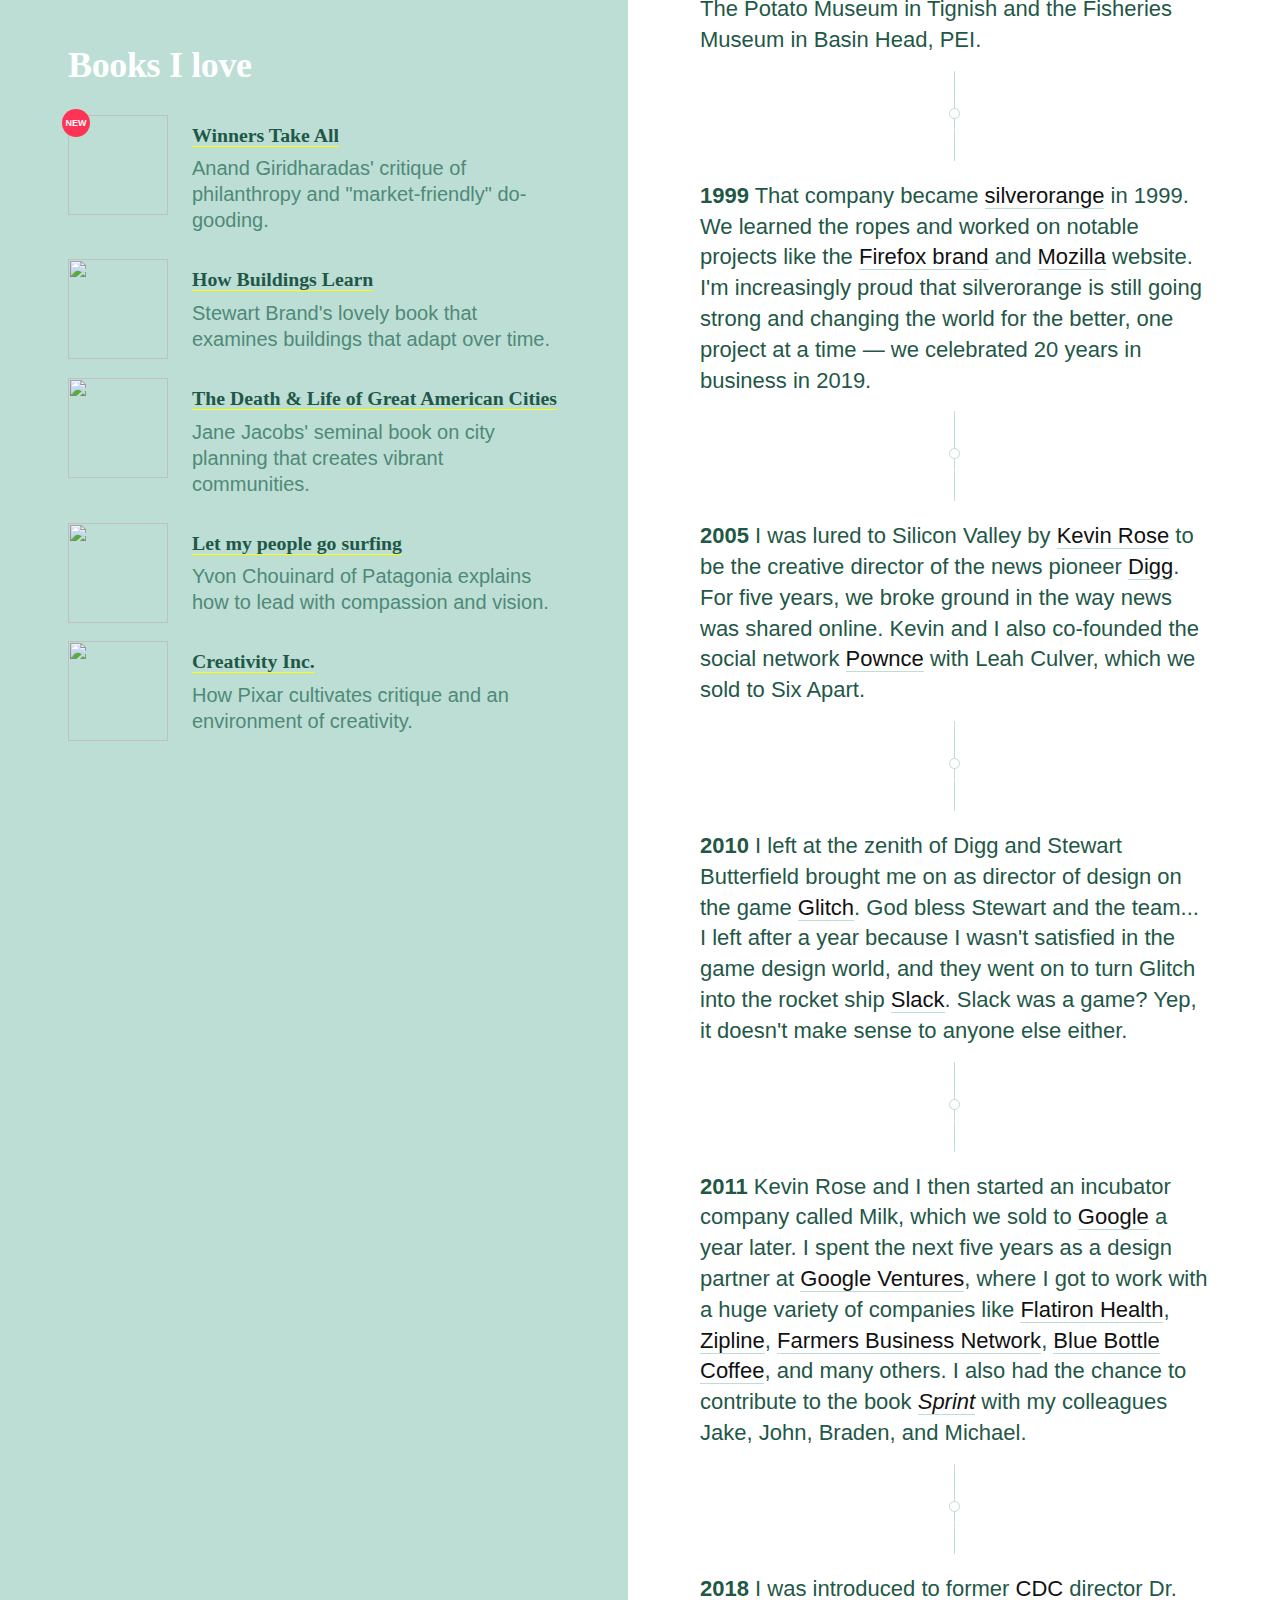
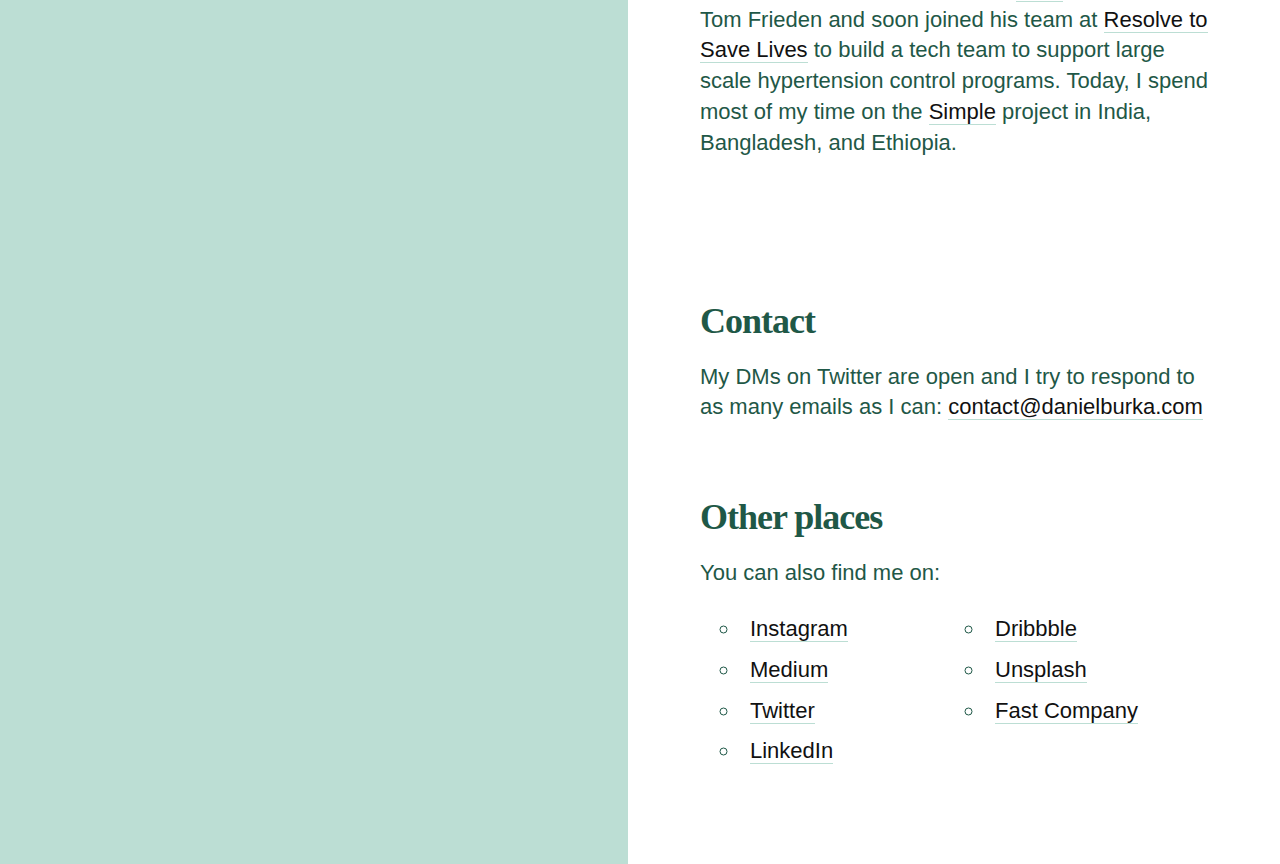
==== commit dab32c4d: "Site updated to 2c636da" ====
--- a/hi/index.html
+++ b/hi/index.html
@@ -23,7 +23,17 @@
   <meta property="og:type"               content="article" />
   <meta property="og:title"              content="Daniel Burka" />
   <meta property="og:description"        content="Daniel is a product manager and designer who focuses on solving complex global health problems in simple ways." />
+  <meta property="og:site_name" content="Daniel Burka" />
   <meta property="og:image"              content="https://danielburka.com/images/social.jpg" />
+    
+   <!-- Twitter Card data -->
+    <meta name="twitter:card" content="summary_large_image">
+    <meta name="twitter:site" content="@dburka">
+    <meta name="twitter:title" content="Daniel Burka">
+    <meta name="twitter:description" content="Daniel is a product manager and designer who focuses on solving complex global health problems in simple ways.">
+    <meta name="twitter:creator" content="@dburka">
+    <!-- Twitter summary card with large image must be at least 280x150px -->
+    <meta name="twitter:image:src" content="https://danielburka.com/images/social.jpg">
 
   <!-- CSS
   –––––––––––––––––––––––––––––––––––––––––––––––––– -->
@@ -50,31 +60,31 @@
                 <a href="#story" style="width: 220px;">Story</a>
                 <a href="#contact" style="width: 310px;">Contact</a>
                 <a href="#interview" style="width: 220px;">Interview</a>
-                <a href="#books" style="width: 130px;">Books</a>
+                <a href="#books" style="width: 130px;">Reading</a>
             </nav>
             
             <h1>Daniel <span>Burka</span></h1>
             
             <p class="intro">Product manager and designer who focuses on solving complex global health problems in simple ways.</p>
             
-            <p>I'm the director of product and design at the not-for-profit <a href="http://resolvetosavelives.org">Resolve to Save Lives</a>, where I spend the majority my time on the open source <a href="http://simple.org">Simple</a> project. Simple is being used to help hundreds of hospitals to manage over 200,000 patients with hypertension.</p>
-            
-            <p>On the side I'm also on the board of <a href="https://www.laboratoria.la/en">Laboratoria</a>, a not-for-profit based in Peru that helps Latin American women to build successful careers in tech. And, I'm a member of Adobe's <a href="https://xd.adobe.com/ideas/design-circle/">Design Circle</a> which grants scholarships to designers from around the world.</p>
+            <p>I'm the director of product and design at the not-for-profit <a href="http://resolvetosavelives.org">Resolve to Save Lives</a>, where I spend the majority of my time on the open source project, <a href="http://simple.org">Simple</a>. Simple is used by hundreds of hospitals to manage over 200,000 patients with hypertension.</p>
+            
+            <p>On the side, I'm on the board of <a href="https://www.laboratoria.la/en">Laboratoria</a>, a not-for-profit based in Peru helping Latin American women build successful careers in tech. I'm also a member of Adobe's <a href="https://xd.adobe.com/ideas/design-circle/">Design Circle</a>, which grants scholarships to designers from around the world.</p>
             
             <h2 id="story">Story</h2>
-            <p class="story first"><strong>1990s</strong> I grew up in Prince Edward Island, Canada. My older brother Peter was a nerd and my mother was a big support, so I was privileged enough to have a computer around the house in my teens and started hacking around on projects. In school I even won a prize for a Remembrance Day website contest from <a href="https://www.veterans.gc.ca/">Veterans Affairs Canada</a> &#8212; my own legit copy of <a href="https://en.wikipedia.org/wiki/CorelDRAW">Corel Draw</a>!</p>
+            <p class="story first"><strong>1990s</strong> I grew up on Prince Edward Island in Canada. My older brother Peter was a nerd and my mother was very supportive, so I was privileged enough to have a computer around the house in my teens and started hacking on projects. In school, I even won a prize in a Remembrance Day website contest by <a href="https://www.veterans.gc.ca/">Veterans Affairs Canada</a> &#8212; my own legit copy of <a href="https://en.wikipedia.org/wiki/CorelDRAW">Corel Draw</a>!</p>
             
             <p class="story"><strong>1996</strong> When I was 16, my twin brother Nicholas and I started a web design agency called <a href="http://www.whitelands.com">Whitelands Studio</a> with our high school friends in order to make money in preparation for university. We got paid to digitize the collections of local museums, such as The Potato Museum in Tignish and the Fisheries Museum in Basin Head, PEI.</p>
             
-            <p class="story"><strong>1999</strong> That company became <a href="http://">silverorange</a>. We learned the ropes and worked on notable projects like the <a href="https://hicksdesign.co.uk/journal/branding-firefox">Firefox brand</a> and <a href="http://mozilla.org">Mozilla</a> website. I'm increasingly proud that silverorange is still going strong and changing the world for the better, one project at a time &#8212; we celebrated 20 years in business in 2019.</p>
-
-            <p class="story"><strong>2006</strong> I was lured to Silicon Valley by <a href="http://kevinrose.com">Kevin Rose</a> to be the creative director at news pioneer, <a href="http://digg.com">Digg</a>. For 5 years, we broke ground in the way news was shared online. Kevin and I also co-founded the social network <a href="https://en.wikipedia.org/wiki/Pownce">Pownce</a> with Leah Culver, which we sold to Six Apart.</p>
-            
-            <p class="story"><strong>2011</strong> I left at the zenith of Digg and Stewart Butterfield brought me on as director of design on the game <a href="https://en.wikipedia.org/wiki/Glitch_(video_game)">Glitch</a>. God bless Stewart and the team... I left after a year because I wasn't satisfied in the game design world, and they went on to turn Glitch into the rocket ship <a href="http://slack.com">Slack</a>. Slack was a game? Yep, it doesn't make sense to anyone else either.</p>
-            
-            <p class="story"><strong>2012</strong> Kevin Rose and I then started an incubator company called Milk, which we sold to <a href="http://google.com">Google</a> a year later. I spent the next 5 years as a design partner at <a href="http://gv.com">Google Ventures</a> where I got to work with a huge variety of companies like <a href="http://flatiron.com">Flatiron Health</a>, <a href="http://flyzipline.com">Zipline</a>, <a href="http://farmersbuisnessnetwork.com">Farmers Business Network</a>, <a href="http://bluebottle.com">Blue Bottle Coffee</a>, and many others. I also had the chance to contribute to the book <a href="https://www.amazon.com/Sprint-Solve-Problems-Test-Ideas/dp/1442397683">Sprint</a> with my colleagues Jake, John, Braden, and Michael.</p>
-            
-            <p class="story"><strong>2018</strong> I was introduced to former <a href="http://cdc.gov">CDC</a> director Dr. Tom Frieden and soon joined his team at <a href="http://resolvetosavelives.org">Resolve to Save Lives</a> to build a tech team to support large scale hypertension control programs. Today, we create the <a href="http://simple.org">Simple</a> project .</p>
+            <p class="story"><strong>1999</strong> That company became <a href="http://silverorange.com/">silverorange</a> in 1999. We learned the ropes and worked on notable projects like the <a href="https://hicksdesign.co.uk/journal/branding-firefox">Firefox brand</a> and <a href="http://mozilla.org">Mozilla</a> website. I'm increasingly proud that silverorange is still going strong and changing the world for the better, one project at a time &#8212; we celebrated 20 years in business in 2019.</p>
+
+            <p class="story"><strong>2005</strong> I was lured to Silicon Valley by <a href="http://kevinrose.com">Kevin Rose</a> to be the creative director of the news pioneer <a href="http://digg.com">Digg</a>. For five years, we broke ground in the way news was shared online. Kevin and I also co-founded the social network <a href="https://en.wikipedia.org/wiki/Pownce">Pownce</a> with Leah Culver, which we sold to Six Apart.</p>
+            
+            <p class="story"><strong>2010</strong> I left at the zenith of Digg and Stewart Butterfield brought me on as director of design on the game <a href="https://en.wikipedia.org/wiki/Glitch_(video_game)">Glitch</a>. God bless Stewart and the team... I left after a year because I wasn't satisfied in the game design world, and they went on to turn Glitch into the rocket ship <a href="http://slack.com">Slack</a>. Slack was a game? Yep, it doesn't make sense to anyone else either.</p>
+            
+            <p class="story"><strong>2011</strong> Kevin Rose and I then started an incubator company called Milk, which we sold to <a href="http://google.com">Google</a> a year later. I spent the next five years as a design partner at <a href="http://gv.com">Google Ventures</a>, where I got to work with a huge variety of companies like <a href="http://flatiron.com">Flatiron Health</a>, <a href="http://flyzipline.com">Zipline</a>, <a href="http://farmersbuisnessnetwork.com">Farmers Business Network</a>, <a href="http://bluebottle.com">Blue Bottle Coffee</a>, and many others. I also had the chance to contribute to the book <a href="https://www.amazon.com/Sprint-Solve-Problems-Test-Ideas/dp/1442397683"><em>Sprint</em></a> with my colleagues Jake, John, Braden, and Michael.</p>
+            
+            <p class="story"><strong>2018</strong> I was introduced to former <a href="http://cdc.gov">CDC</a> director Dr. Tom Frieden and soon joined his team at <a href="http://resolvetosavelives.org">Resolve to Save Lives</a> to build a tech team to support large scale hypertension control programs. Today, I spend most of my time on the <a href="http://simple.org">Simple</a> project in India, Bangladesh, and Ethiopia.</p>
             
             <h2 id="contact">Contact</h2>
             <p>My DMs on Twitter are open and I try to respond to as many emails as I can: <a href="mailto:contact@danielburka.com">contact@danielburka.com</a></p>
@@ -86,6 +96,7 @@
                 <li><a href="http://medium.com/@dburka">Medium</a></li>
                 <li><a href="http://twitter.com/dburka">Twitter</a></li>
                 <li><a href="https://www.linkedin.com/in/dburka/">LinkedIn</a></li>
+                <li><a href="https://dribbble.com/dburka">Dribbble</a></li>
                 <li><a href="https://unsplash.com/@dburka">Unsplash</a></li>
                 <li><a href="https://www.fastcompany.com/user/daniel-burka">Fast Company</a></li>
             </ul>
@@ -94,8 +105,8 @@
                 <a href="http://twitter.com/dburka"><img src="../images/twitter.png"></a>
                 <a href="http://medium.com/@dburka"><img src="../images/medium.png"></a>
                 <a href="http://instagram.com/dburka"><img src="../images/instagram.png"></a>
-                <a href="mailto:contact@danielburka.com"><img src="../images/email.png"></a>
                 <a href="https://www.linkedin.com/in/dburka/"><img src="../images/linkedin.png"></a>
+                <a href="https://dribbble.com/dburka"><img src="../images/dribbble.png"></a>
             </footer>
         </div>
     </div>
@@ -105,8 +116,8 @@
             <div class="reading">
                 <a href="https://medium.com/simple-dot-org/what-we-are-learning-by-creating-an-ultra-thin-emr-d178e6bbdbd4">
                     <img src="../images/reading-emr.jpg">
-                    <strong>What we're learning creating an ultra-thin EMR</strong>
-                    <span>Lessons from creating Simple, a light medical record designed for rapid clinical environments.</span>
+                    <strong>Lessons from an ultra-thin EMR</strong>
+                    <span>Lessons learned while creating Simple, a light medical record for rapid clinical care.</span>
                 </a>
             </div>
             <div class="reading">
@@ -128,15 +139,15 @@
             <div class="reading">
                 <a href="https://library.gv.com/a-designers-guide-to-parkinson-s-law-of-triviality-86484cb79526?source=friends_link&sk=04ee8b56d7b4cb466e88f0e4a78e2c65">
                     <img src="../images/reading-parkinsons.jpg">
-                    <strong>A designer’s guide to &ldquo;Parkinson’s Law of Triviality&rdquo;</strong>
-                    <span>What to do when your team is "bike shedding": focusing on the side details of a complex project.</span>
+                    <strong>A designer’s guide to &ldquo;Bike Shedding&rdquo;</strong>
+                    <span>What to do when your team is over-focusing on the side details.</span>
                 </a>
             </div>
             
             <div class="reading">
                 <a href="https://medium.com/google-design/the-best-design-books-that-arent-explicitly-about-design-74fc96ce115e?source=friends_link&sk=406a8a8231e8090c2299e75dc10a70c0">
                     <img src="../images/reading-books.jpg">
-                    <strong>The best ‘Design’ books not explicitly about design</strong>
+                    <strong>The best ‘Design’ books not about design</strong>
                     <span>12 of the best non-design books that designers should look to for insight and inspiration.</span>
                 </a>
             </div>
@@ -153,7 +164,7 @@
                 <a href="https://www.penguinrandomhouse.com/books/539747/winners-take-all-by-anand-giridharadas/">
                     <img src="../images/reading-winners.jpg">
                     <strong>Winners Take All</strong>
-                    <span>Anand Giridharadas' excellent critique of philanthropy and "market-friendly" do-gooding.</span>
+                    <span>Anand Giridharadas' critique of philanthropy and "market-friendly" do-gooding.</span>
                 </a>
                 <div class="new">NEW</div>
             </div>
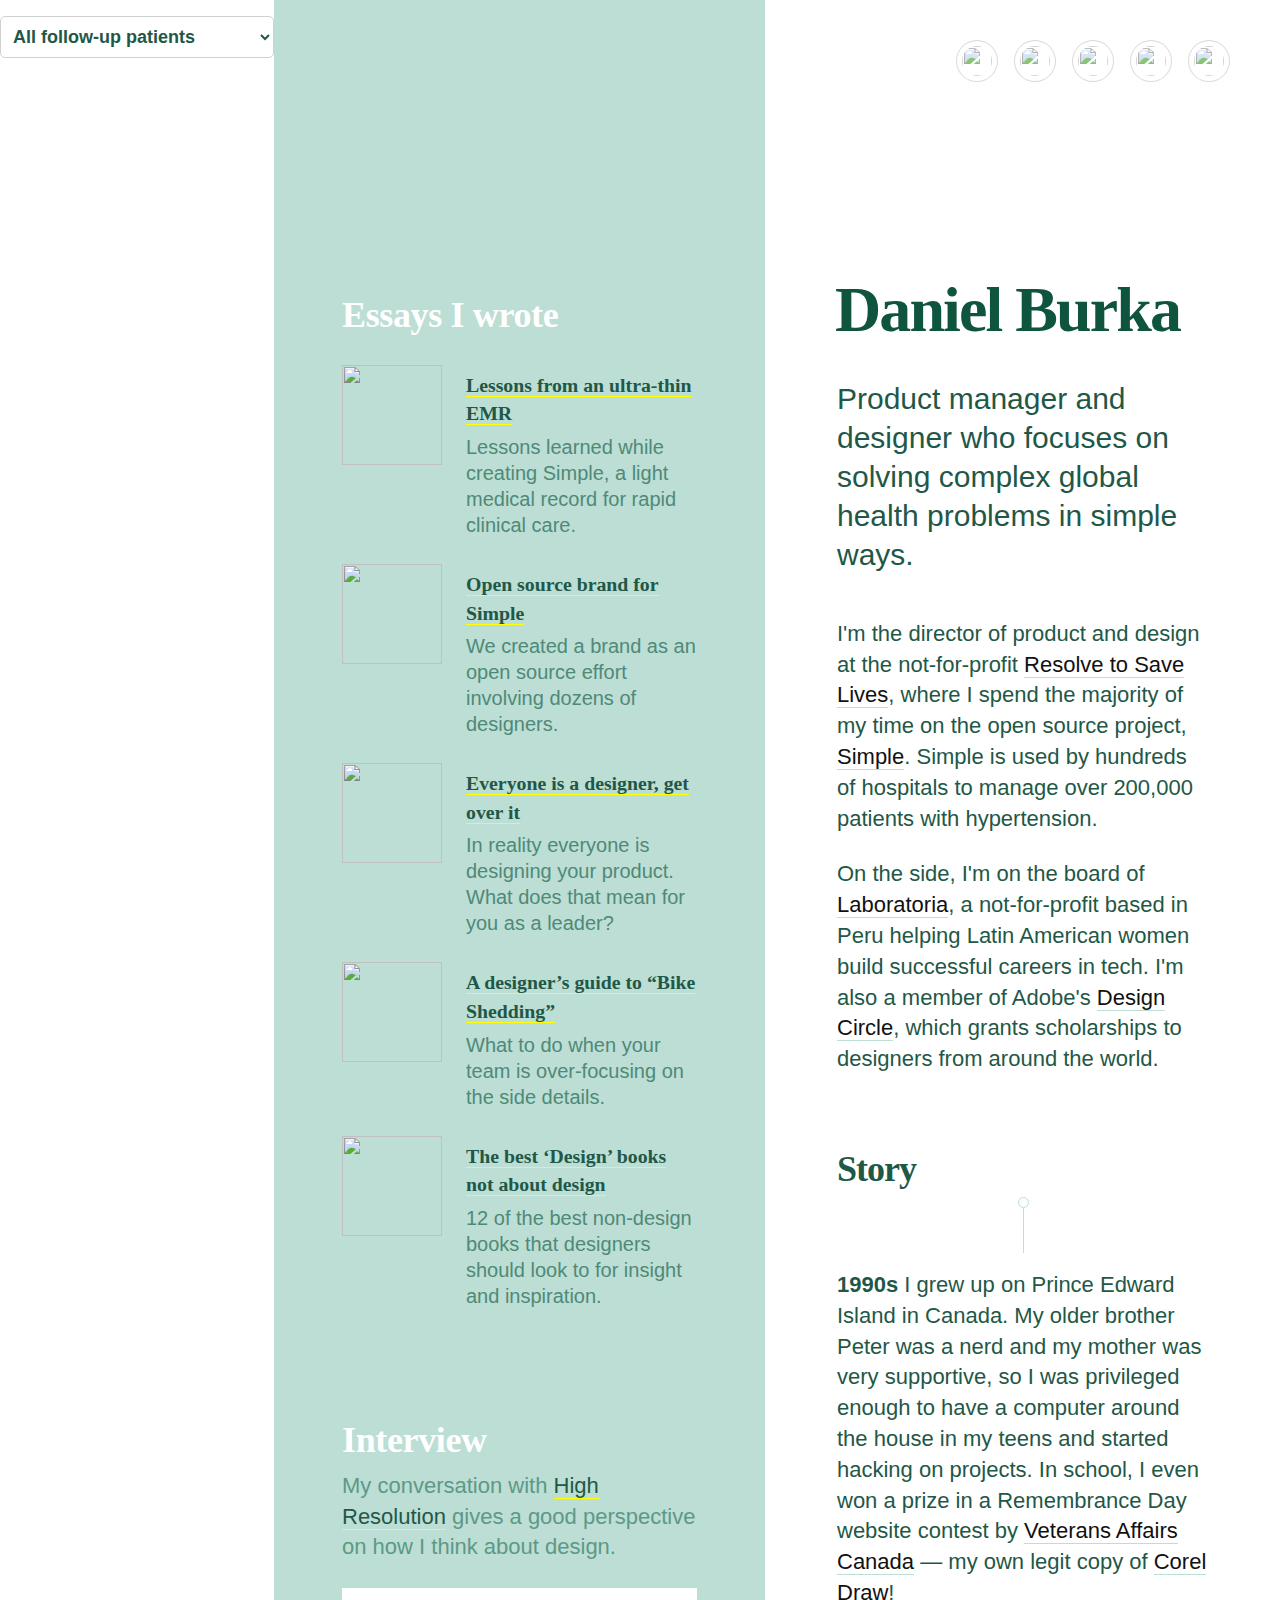
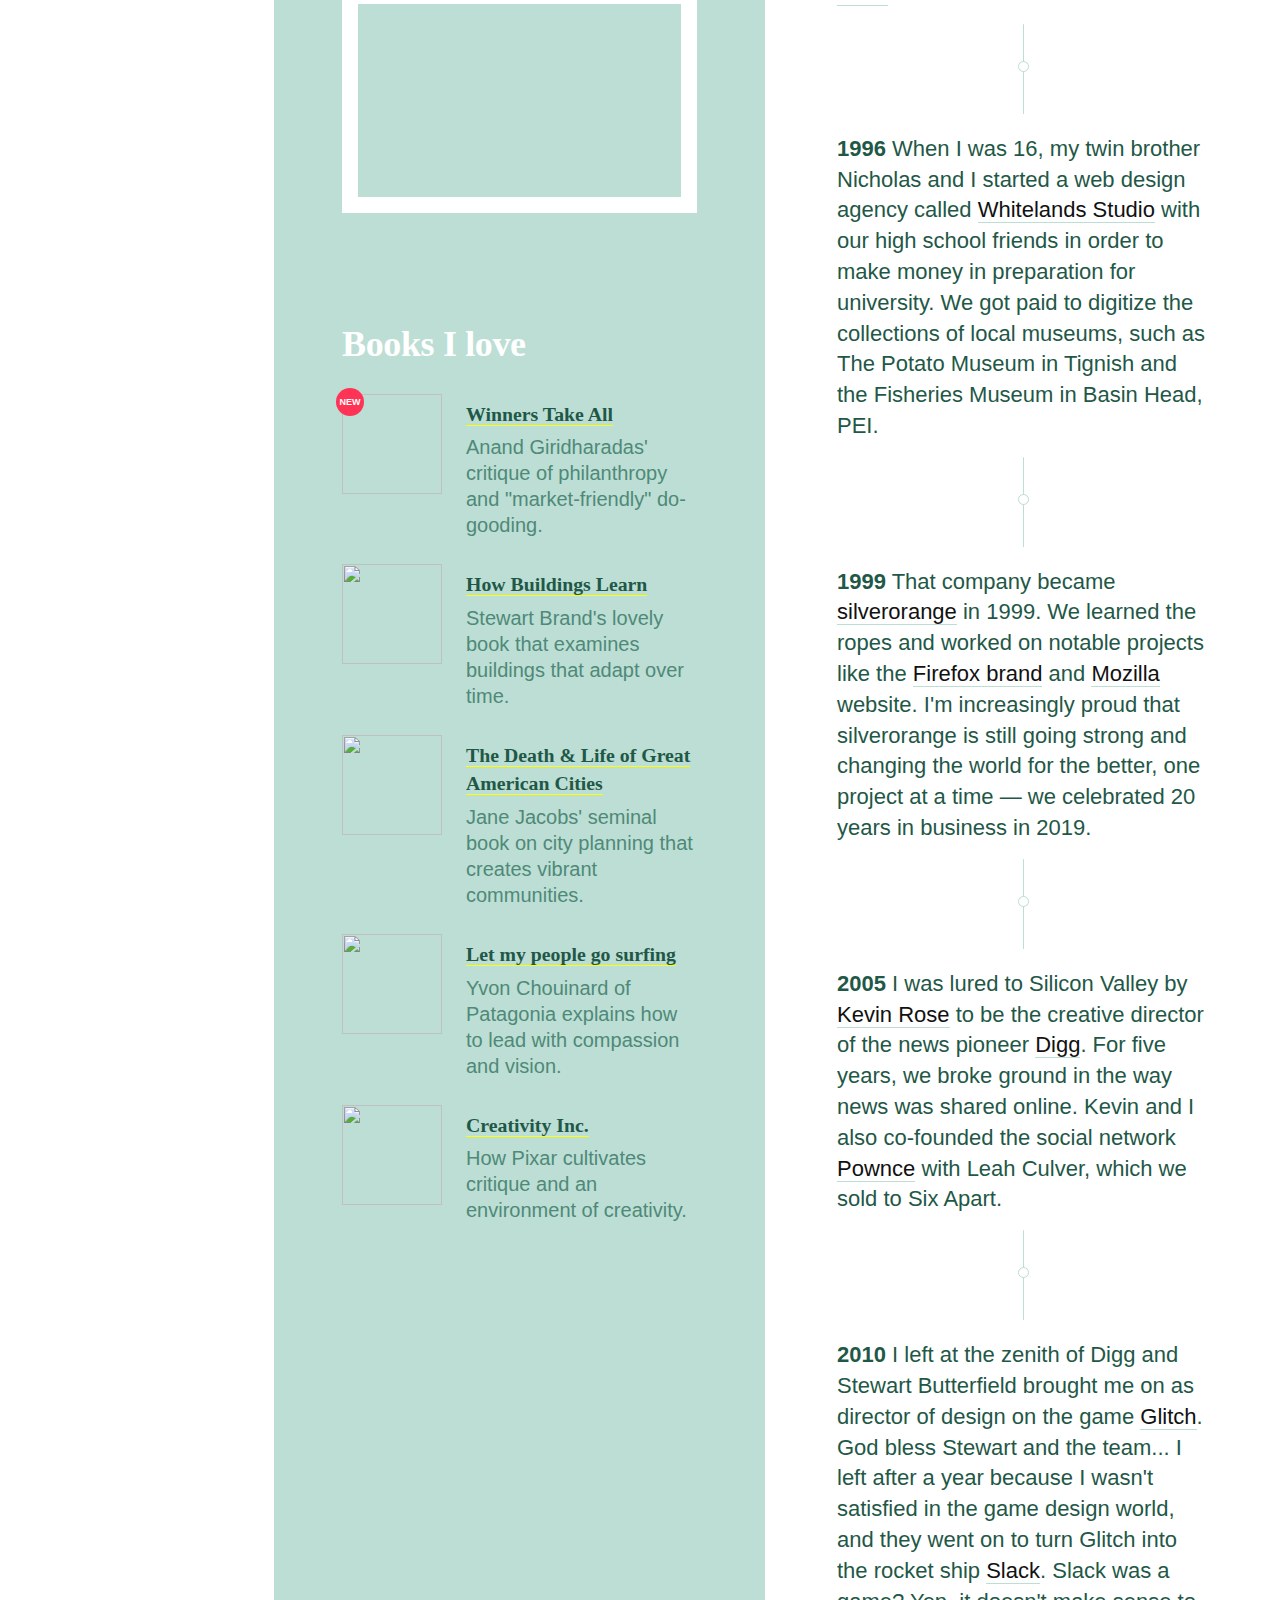
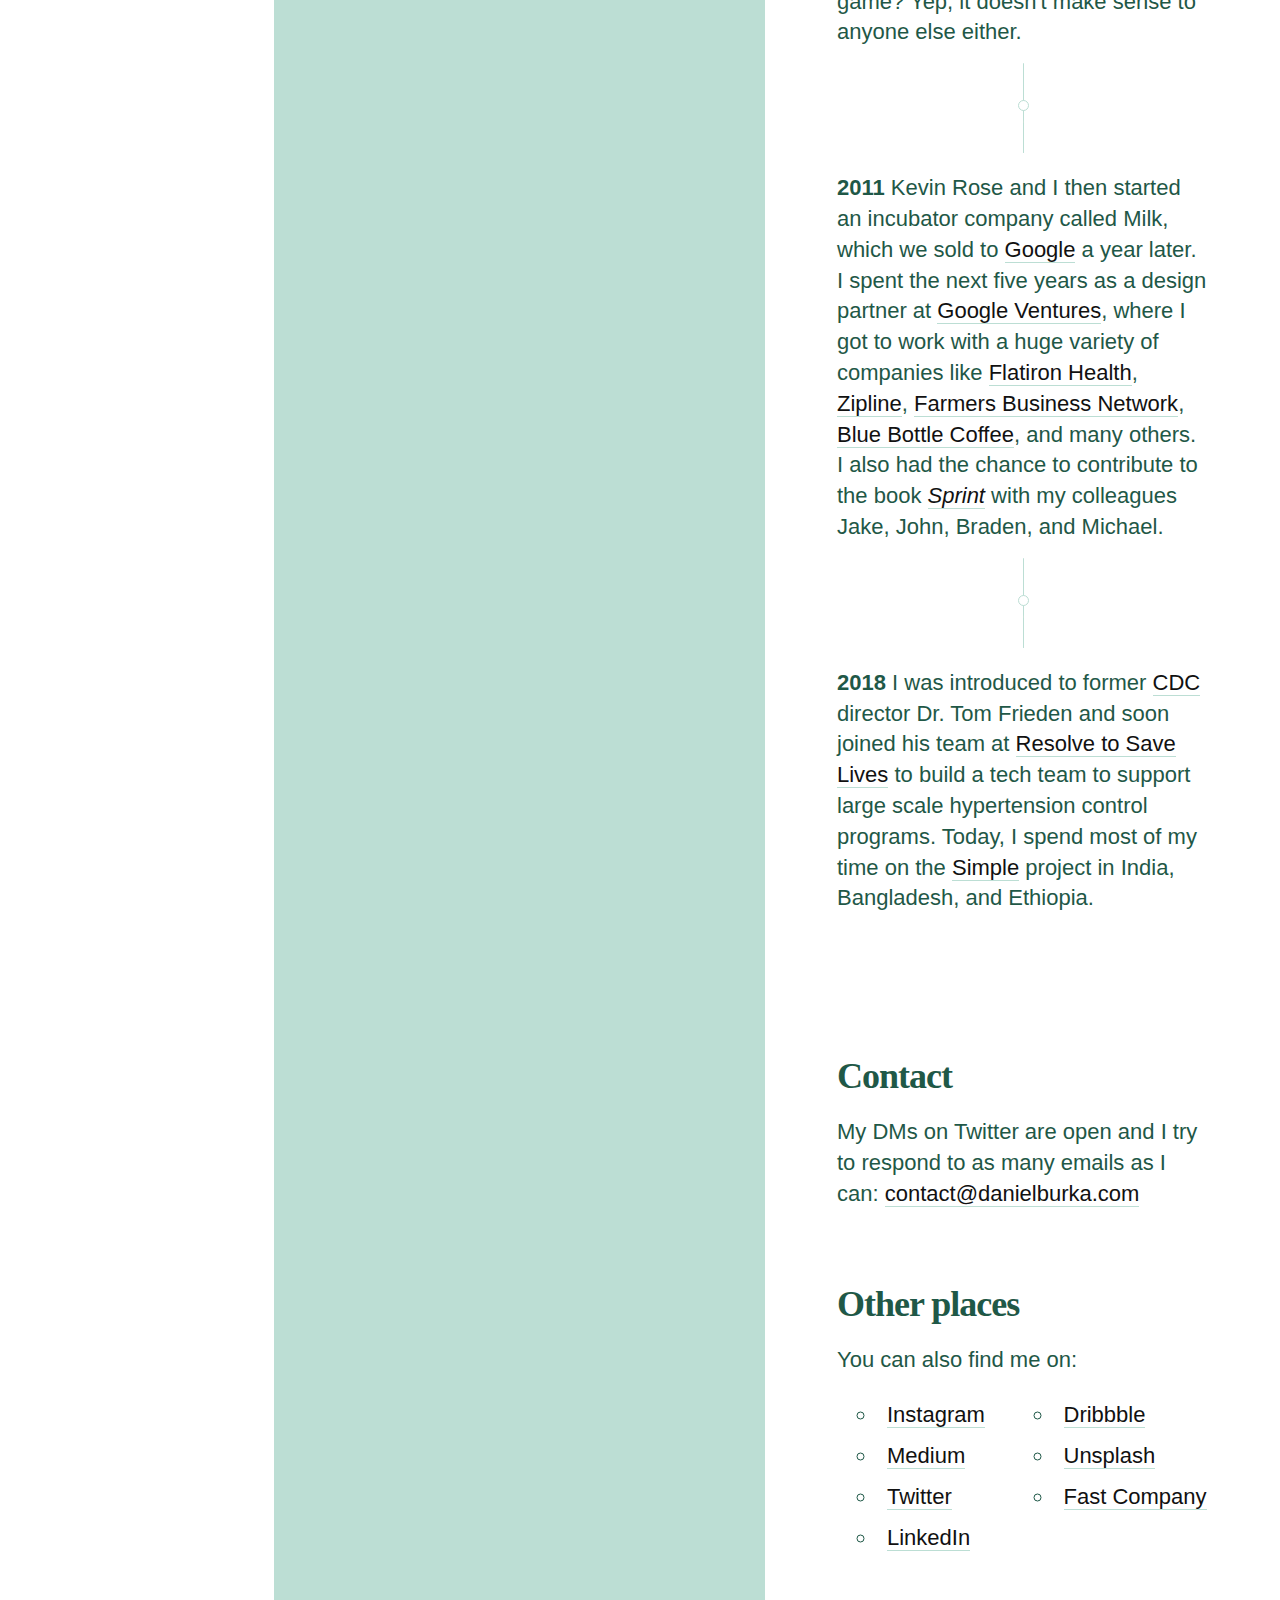
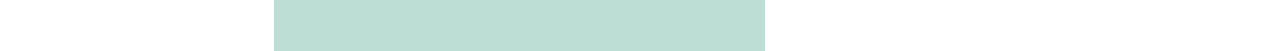
==== commit 51831387: "Site updated to acdeed3" ====
--- a/hi/index.html
+++ b/hi/index.html
@@ -19,21 +19,21 @@
 
   <!-- Open Graph Metas
   –––––––––––––––––––––––––––––––––––––––––––––––––– -->
-  <meta property="og:url"                content="http://www.danielburka.com" />
+  <meta property="og:url"                content="https://www.danielburka.com" />
   <meta property="og:type"               content="article" />
   <meta property="og:title"              content="Daniel Burka" />
   <meta property="og:description"        content="Daniel is a product manager and designer who focuses on solving complex global health problems in simple ways." />
   <meta property="og:site_name" content="Daniel Burka" />
   <meta property="og:image"              content="https://danielburka.com/images/social.jpg" />
     
-   <!-- Twitter Card data -->
-    <meta name="twitter:card" content="summary_large_image">
-    <meta name="twitter:site" content="@dburka">
-    <meta name="twitter:title" content="Daniel Burka">
-    <meta name="twitter:description" content="Daniel is a product manager and designer who focuses on solving complex global health problems in simple ways.">
-    <meta name="twitter:creator" content="@dburka">
-    <!-- Twitter summary card with large image must be at least 280x150px -->
-    <meta name="twitter:image:src" content="https://danielburka.com/images/social.jpg">
+  <!-- Twitter Card data
+  –––––––––––––––––––––––––––––––––––––––––––––––––– -->
+  <meta name="twitter:card" content="summary_large_image">
+  <meta name="twitter:site" content="@dburka">
+  <meta name="twitter:title" content="Daniel Burka">
+  <meta name="twitter:description" content="Daniel is a product manager and designer who focuses on solving complex global health problems in simple ways.">
+  <meta name="twitter:creator" content="@dburka">
+  <meta name="twitter:image:src" content="https://danielburka.com/images/social.jpg">
 
   <!-- CSS
   –––––––––––––––––––––––––––––––––––––––––––––––––– -->
@@ -203,6 +203,40 @@
             
         </div>
     </div>
+    
+    <style>
+        .card-dropdown {
+            width: 100%;
+            border: 1px solid $blue;
+            color: $blue;
+            font-weight: bold;
+            font-size: 18px;
+            padding: 8px;
+            height: 42px;
+            background: #fff;
+            margin: 16px 0 8px 0;
+            border-radius: 5px;
+            position: relative;
+        }
+    </style>
+    <form>
+        <select class="card-dropdown">
+            <optgroup label="All patients">
+                <option>All follow-up patients</option>
+            <optgroup label="Hypertension">
+                <option>All hypertension patients</option>
+                <option>Female</option>
+                <option>Male</option>
+                <option>Transgender</option>
+            </optgroup>
+            <optgroup label="Diabetes">
+                <option>All diabetes patients</option>
+                <option>Female</option>
+                <option>Male</option>
+                <option>Transgender</option>
+            </optgroup>
+        </select>
+    </form>
 </div>
 </body>
 </html>
